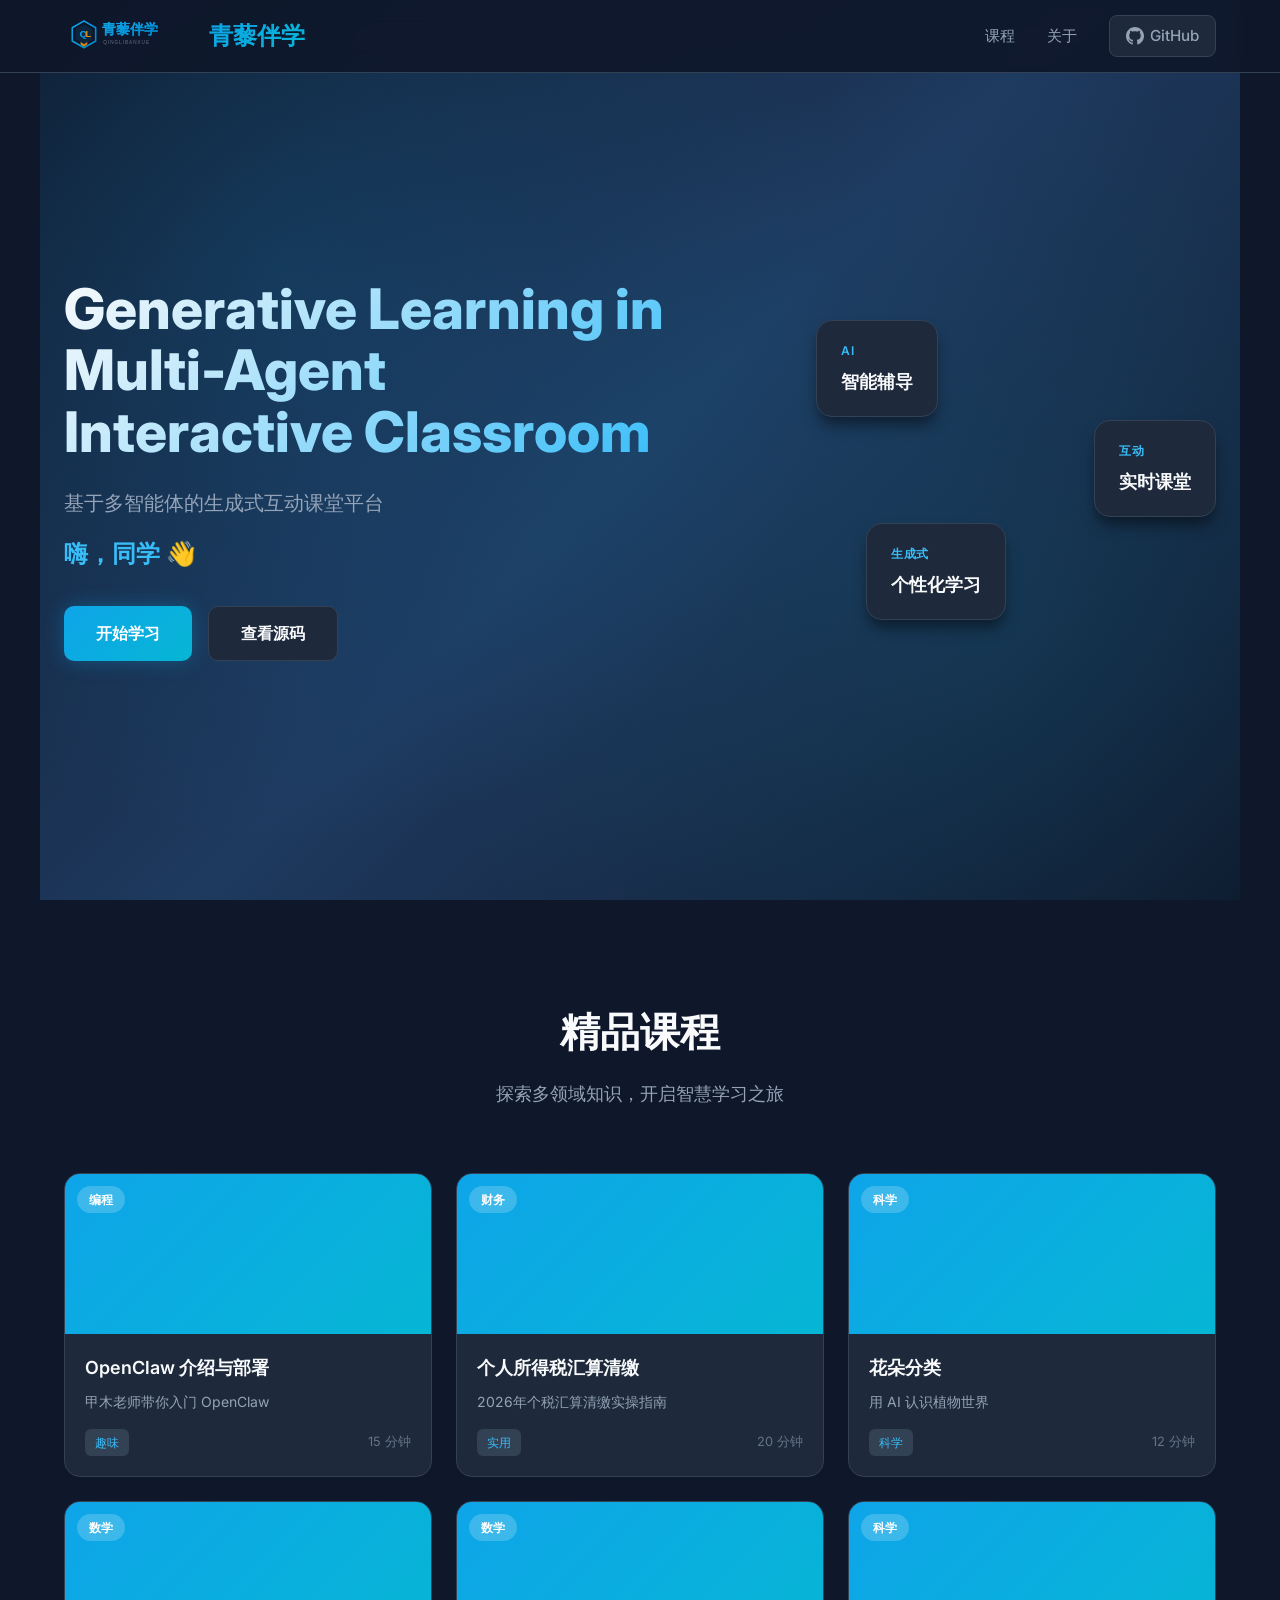
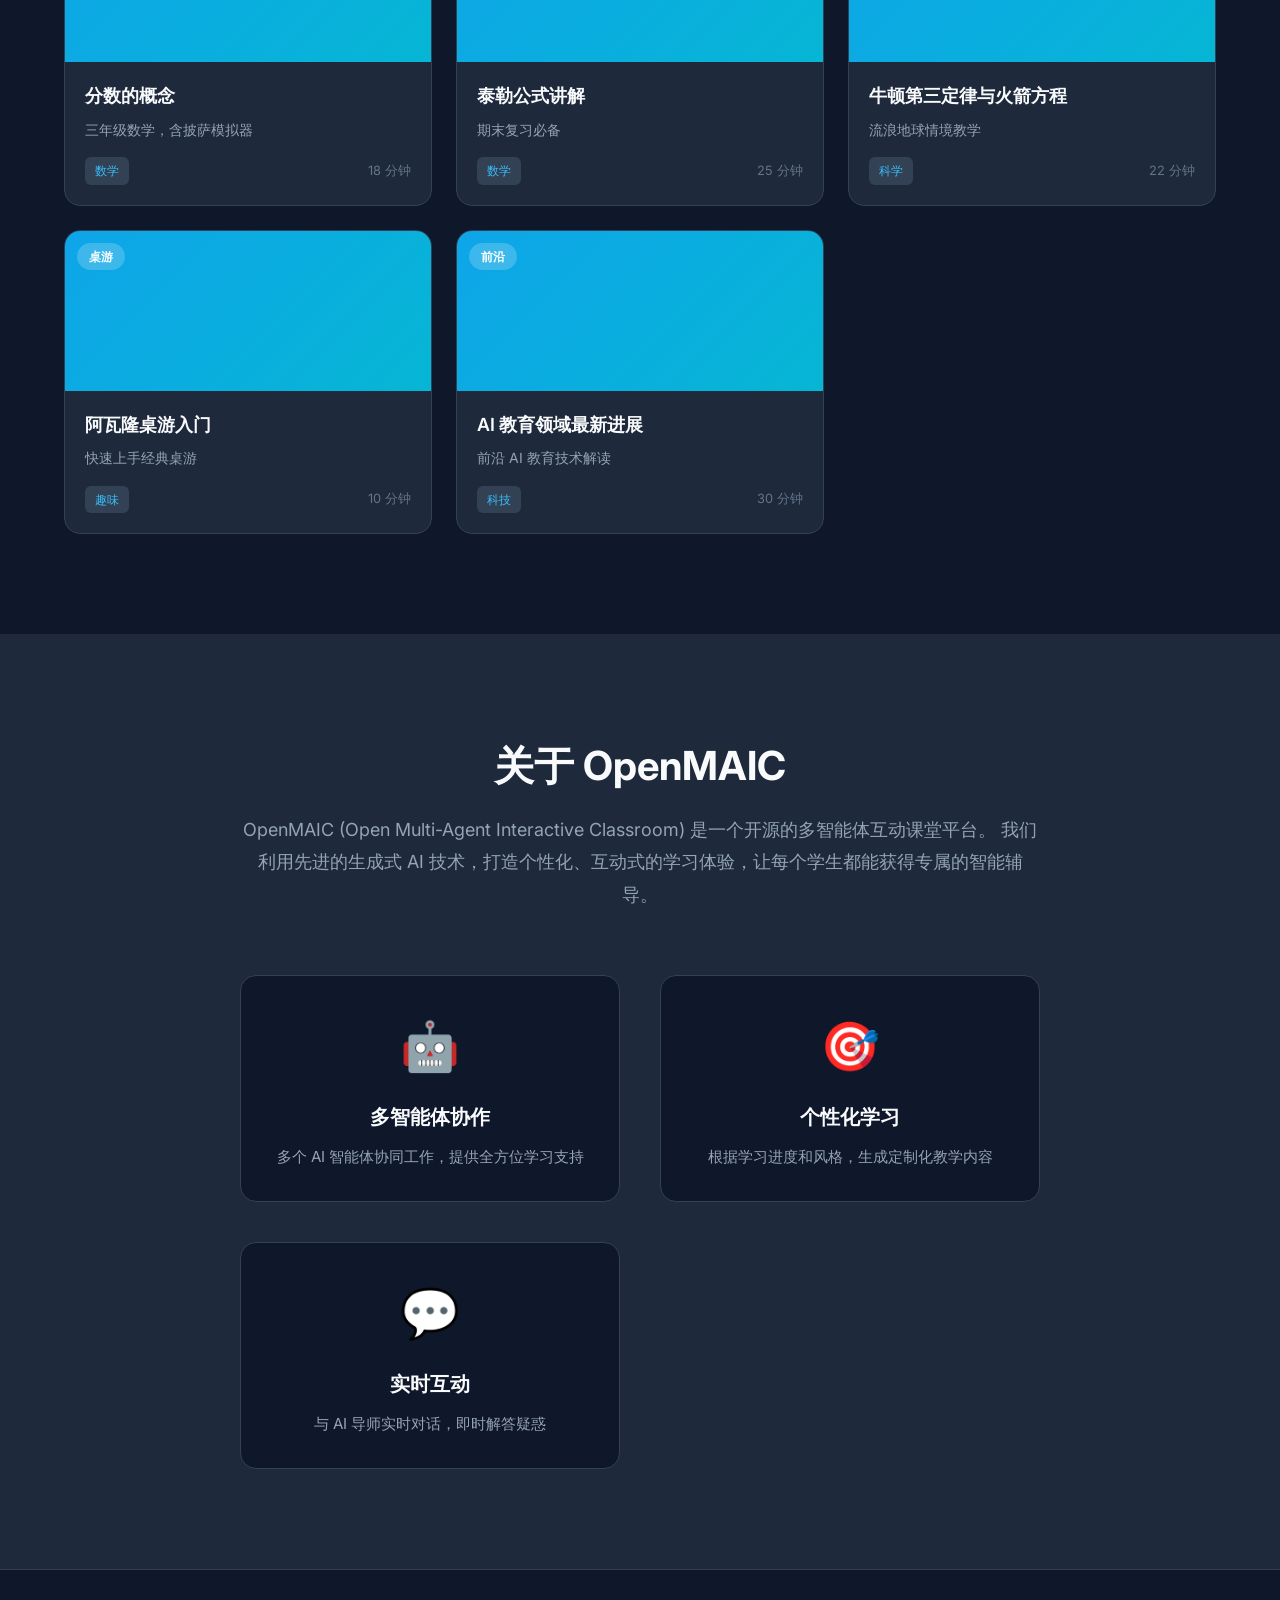
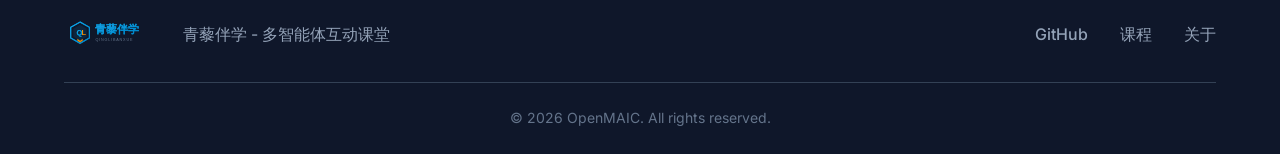
==== index.html @ bb87ba7c "Add files via upload" ====
<!DOCTYPE html>
<html lang="zh-CN">
<head>
    <meta charset="UTF-8">
    <meta name="viewport" content="width=device-width, initial-scale=1.0">
    <title>OpenMAIC - 多智能体互动课堂</title>
    <link rel="stylesheet" href="styles.css">
    <link rel="preconnect" href="https://fonts.googleapis.com">
    <link href="https://fonts.googleapis.com/css2?family=Inter:wght@300;400;500;600;700&display=swap" rel="stylesheet">
</head>
<body>
    <!-- 顶部导航栏 -->
    <header class="header">
        <div class="header-container">
            <div class="logo">
                <img src="assets/logo.svg" alt="OpenMAIC Logo" class="logo-img">
                <span class="logo-text">青藜伴学</span>
            </div>
            <nav class="nav">
                <a href="#courses" class="nav-link">课程</a>
                <a href="#about" class="nav-link">关于</a>
                <a href="https://github.com/THU-MAIC/OpenMAIC" target="_blank" class="nav-link github-link">
                    <svg class="github-icon" viewBox="0 0 24 24" fill="currentColor">
                        <path d="M12 0c-6.626 0-12 5.373-12 12 0 5.302 3.438 9.8 8.207 11.387.599.111.793-.261.793-.577v-2.234c-3.338.726-4.033-1.416-4.033-1.416-.546-1.387-1.333-1.756-1.333-1.756-1.089-.745.083-.729.083-.729 1.205.084 1.839 1.237 1.839 1.237 1.07 1.834 2.807 1.304 3.492.997.107-.775.418-1.305.762-1.604-2.665-.305-5.467-1.334-5.467-5.931 0-1.311.469-2.381 1.236-3.221-.124-.303-.535-1.524.117-3.176 0 0 1.008-.322 3.301 1.23.957-.266 1.983-.399 3.003-.404 1.02.005 2.047.138 3.006.404 2.291-1.552 3.297-1.23 3.297-1.23.653 1.653.242 2.874.118 3.176.77.84 1.235 1.911 1.235 3.221 0 4.609-2.807 5.624-5.479 5.921.43.372.823 1.102.823 2.222v3.293c0 .319.192.694.801.576 4.765-1.589 8.199-6.086 8.199-11.386 0-6.627-5.373-12-12-12z"/>
                    </svg>
                    GitHub
                </a>
            </nav>
            <button class="mobile-menu-btn" id="mobileMenuBtn">
                <span></span>
                <span></span>
                <span></span>
            </button>
        </div>
    </header>

    <!-- 移动端菜单 -->
    <div class="mobile-menu" id="mobileMenu">
        <a href="#courses" class="mobile-nav-link">课程</a>
        <a href="#about" class="mobile-nav-link">关于</a>
        <a href="https://github.com/THU-MAIC/OpenMAIC" target="_blank" class="mobile-nav-link">GitHub</a>
    </div>

    <!-- 主视觉区 -->
    <section class="hero">
        <div class="hero-bg"></div>
        <div class="hero-content">
            <h1 class="hero-title">Generative Learning in<br>Multi-Agent Interactive Classroom</h1>
            <p class="hero-subtitle">基于多智能体的生成式互动课堂平台</p>
            <p class="hero-greeting">嗨，同学 👋</p>
            <div class="hero-cta">
                <a href="#courses" class="btn btn-primary">开始学习</a>
                <a href="https://github.com/THU-MAIC/OpenMAIC" target="_blank" class="btn btn-secondary">查看源码</a>
            </div>
        </div>
        <div class="hero-visual">
            <div class="floating-card card-1">
                <span class="card-tag">AI</span>
                <span class="card-text">智能辅导</span>
            </div>
            <div class="floating-card card-2">
                <span class="card-tag">互动</span>
                <span class="card-text">实时课堂</span>
            </div>
            <div class="floating-card card-3">
                <span class="card-tag">生成式</span>
                <span class="card-text">个性化学习</span>
            </div>
        </div>
    </section>

    <!-- 课程展示区 -->
    <section class="courses" id="courses">
        <div class="container">
            <div class="section-header">
                <h2 class="section-title">精品课程</h2>
                <p class="section-subtitle">探索多领域知识，开启智慧学习之旅</p>
            </div>
            
            <div class="course-grid">
                <!-- 课程卡片 1 -->
                <div class="course-card" data-course="openclaw">
                    <div class="course-image">
                        <div class="course-badge">编程</div>
                        <div class="course-overlay">
                            <button class="play-btn">
                                <svg viewBox="0 0 24 24" fill="currentColor">
                                    <path d="M8 5v14l11-7z"/>
                                </svg>
                            </button>
                        </div>
                    </div>
                    <div class="course-content">
                        <h3 class="course-title">OpenClaw 介绍与部署</h3>
                        <p class="course-desc">甲木老师带你入门 OpenClaw</p>
                        <div class="course-meta">
                            <span class="course-tag">趣味</span>
                            <span class="course-duration">15 分钟</span>
                        </div>
                    </div>
                </div>

                <!-- 课程卡片 2 -->
                <div class="course-card" data-course="tax">
                    <div class="course-image">
                        <div class="course-badge">财务</div>
                        <div class="course-overlay">
                            <button class="play-btn">
                                <svg viewBox="0 0 24 24" fill="currentColor">
                                    <path d="M8 5v14l11-7z"/>
                                </svg>
                            </button>
                        </div>
                    </div>
                    <div class="course-content">
                        <h3 class="course-title">个人所得税汇算清缴</h3>
                        <p class="course-desc">2026年个税汇算清缴实操指南</p>
                        <div class="course-meta">
                            <span class="course-tag">实用</span>
                            <span class="course-duration">20 分钟</span>
                        </div>
                    </div>
                </div>

                <!-- 课程卡片 3 -->
                <div class="course-card" data-course="flowers">
                    <div class="course-image">
                        <div class="course-badge">科学</div>
                        <div class="course-overlay">
                            <button class="play-btn">
                                <svg viewBox="0 0 24 24" fill="currentColor">
                                    <path d="M8 5v14l11-7z"/>
                                </svg>
                            </button>
                        </div>
                    </div>
                    <div class="course-content">
                        <h3 class="course-title">花朵分类</h3>
                        <p class="course-desc">用 AI 认识植物世界</p>
                        <div class="course-meta">
                            <span class="course-tag">科学</span>
                            <span class="course-duration">12 分钟</span>
                        </div>
                    </div>
                </div>

                <!-- 课程卡片 4 -->
                <div class="course-card" data-course="fraction">
                    <div class="course-image">
                        <div class="course-badge">数学</div>
                        <div class="course-overlay">
                            <button class="play-btn">
                                <svg viewBox="0 0 24 24" fill="currentColor">
                                    <path d="M8 5v14l11-7z"/>
                                </svg>
                            </button>
                        </div>
                    </div>
                    <div class="course-content">
                        <h3 class="course-title">分数的概念</h3>
                        <p class="course-desc">三年级数学，含披萨模拟器</p>
                        <div class="course-meta">
                            <span class="course-tag">数学</span>
                            <span class="course-duration">18 分钟</span>
                        </div>
                    </div>
                </div>

                <!-- 课程卡片 5 -->
                <div class="course-card" data-course="taylor">
                    <div class="course-image">
                        <div class="course-badge">数学</div>
                        <div class="course-overlay">
                            <button class="play-btn">
                                <svg viewBox="0 0 24 24" fill="currentColor">
                                    <path d="M8 5v14l11-7z"/>
                                </svg>
                            </button>
                        </div>
                    </div>
                    <div class="course-content">
                        <h3 class="course-title">泰勒公式讲解</h3>
                        <p class="course-desc">期末复习必备</p>
                        <div class="course-meta">
                            <span class="course-tag">数学</span>
                            <span class="course-duration">25 分钟</span>
                        </div>
                    </div>
                </div>

                <!-- 课程卡片 6 -->
                <div class="course-card" data-course="rocket">
                    <div class="course-image">
                        <div class="course-badge">科学</div>
                        <div class="course-overlay">
                            <button class="play-btn">
                                <svg viewBox="0 0 24 24" fill="currentColor">
                                    <path d="M8 5v14l11-7z"/>
                                </svg>
                            </button>
                        </div>
                    </div>
                    <div class="course-content">
                        <h3 class="course-title">牛顿第三定律与火箭方程</h3>
                        <p class="course-desc">流浪地球情境教学</p>
                        <div class="course-meta">
                            <span class="course-tag">科学</span>
                            <span class="course-duration">22 分钟</span>
                        </div>
                    </div>
                </div>

                <!-- 课程卡片 7 -->
                <div class="course-card" data-course="avalon">
                    <div class="course-image">
                        <div class="course-badge">桌游</div>
                        <div class="course-overlay">
                            <button class="play-btn">
                                <svg viewBox="0 0 24 24" fill="currentColor">
                                    <path d="M8 5v14l11-7z"/>
                                </svg>
                            </button>
                        </div>
                    </div>
                    <div class="course-content">
                        <h3 class="course-title">阿瓦隆桌游入门</h3>
                        <p class="course-desc">快速上手经典桌游</p>
                        <div class="course-meta">
                            <span class="course-tag">趣味</span>
                            <span class="course-duration">10 分钟</span>
                        </div>
                    </div>
                </div>

                <!-- 课程卡片 8 -->
                <div class="course-card" data-course="ai-education">
                    <div class="course-image">
                        <div class="course-badge">前沿</div>
                        <div class="course-overlay">
                            <button class="play-btn">
                                <svg viewBox="0 0 24 24" fill="currentColor">
                                    <path d="M8 5v14l11-7z"/>
                                </svg>
                            </button>
                        </div>
                    </div>
                    <div class="course-content">
                        <h3 class="course-title">AI 教育领域最新进展</h3>
                        <p class="course-desc">前沿 AI 教育技术解读</p>
                        <div class="course-meta">
                            <span class="course-tag">科技</span>
                            <span class="course-duration">30 分钟</span>
                        </div>
                    </div>
                </div>
            </div>
        </div>
    </section>

    <!-- 视频播放器模态框 -->
    <div class="video-modal" id="videoModal">
        <div class="video-modal-content">
            <button class="video-close" id="videoClose">
                <svg viewBox="0 0 24 24" fill="currentColor">
                    <path d="M19 6.41L17.59 5 12 10.59 6.41 5 5 6.41 10.59 12 5 17.59 6.41 19 12 13.41 17.59 19 19 17.59 13.41 12z"/>
                </svg>
            </button>
            <div class="video-container">
                <video id="mainVideo" class="video-player">
                    <source src="" type="video/mp4">
                    您的浏览器不支持视频播放。
                </video>
                <div class="video-controls">
                    <button class="control-btn play-pause" id="playPauseBtn">
                        <svg class="play-icon" viewBox="0 0 24 24" fill="currentColor">
                            <path d="M8 5v14l11-7z"/>
                        </svg>
                        <svg class="pause-icon" viewBox="0 0 24 24" fill="currentColor">
                            <path d="M6 19h4V5H6v14zm8-14v14h4V5h-4z"/>
                        </svg>
                    </button>
                    <div class="progress-container" id="progressContainer">
                        <div class="progress-bar" id="progressBar">
                            <div class="progress-fill" id="progressFill"></div>
                            <div class="progress-handle" id="progressHandle"></div>
                        </div>
                    </div>
                    <span class="time-display" id="timeDisplay">0:00 / 0:00</span>
                    <button class="control-btn fullscreen" id="fullscreenBtn">
                        <svg class="fullscreen-icon" viewBox="0 0 24 24" fill="currentColor">
                            <path d="M7 14H5v5h5v-2H7v-3zm-2-4h2V7h3V5H5v5zm12 7h-3v2h5v-5h-2v3zM14 5v2h3v3h2V5h-5z"/>
                        </svg>
                        <svg class="exit-fullscreen-icon" viewBox="0 0 24 24" fill="currentColor">
                            <path d="M5 16h3v3h2v-5H5v2zm3-8H5v2h5V5H8v3zm6 11h2v-3h3v-2h-5v5zm2-11V5h-2v5h5V8h-3z"/>
                        </svg>
                    </button>
                </div>
            </div>
        </div>
    </div>

    <!-- 关于区域 -->
    <section class="about" id="about">
        <div class="container">
            <div class="about-content">
                <h2 class="section-title">关于 OpenMAIC</h2>
                <p class="about-text">
                    OpenMAIC (Open Multi-Agent Interactive Classroom) 是一个开源的多智能体互动课堂平台。
                    我们利用先进的生成式 AI 技术，打造个性化、互动式的学习体验，让每个学生都能获得专属的智能辅导。
                </p>
                <div class="about-features">
                    <div class="feature">
                        <div class="feature-icon">🤖</div>
                        <h4>多智能体协作</h4>
                        <p>多个 AI 智能体协同工作，提供全方位学习支持</p>
                    </div>
                    <div class="feature">
                        <div class="feature-icon">🎯</div>
                        <h4>个性化学习</h4>
                        <p>根据学习进度和风格，生成定制化教学内容</p>
                    </div>
                    <div class="feature">
                        <div class="feature-icon">💬</div>
                        <h4>实时互动</h4>
                        <p>与 AI 导师实时对话，即时解答疑惑</p>
                    </div>
                </div>
            </div>
        </div>
    </section>

    <!-- 页脚 -->
    <footer class="footer">
        <div class="container">
            <div class="footer-content">
                <div class="footer-brand">
                    <img src="assets/logo.svg" alt="OpenMAIC" class="footer-logo">
                    <span>青藜伴学 - 多智能体互动课堂</span>
                </div>
                <div class="footer-links">
                    <a href="https://github.com/THU-MAIC/OpenMAIC" target="_blank">GitHub</a>
                    <a href="#courses">课程</a>
                    <a href="#about">关于</a>
                </div>
            </div>
            <div class="footer-bottom">
                <p>© 2026 OpenMAIC. All rights reserved.</p>
            </div>
        </div>
    </footer>

    <script src="script.js"></script>
</body>
</html>
---- styles.css ----
/* OpenMAIC - Tech Blue Enterprise Theme */
/* CSS Variables */
:root {
    --primary: #0ea5e9;
    --primary-dark: #0284c7;
    --primary-light: #38bdf8;
    --secondary: #1e293b;
    --accent: #06b6d4;
    --background: #0f172a;
    --surface: #1e293b;
    --surface-light: #334155;
    --text-primary: #f8fafc;
    --text-secondary: #94a3b8;
    --text-muted: #64748b;
    --border: #334155;
    --success: #10b981;
    --warning: #f59e0b;
    --error: #ef4444;
    --gradient-primary: linear-gradient(135deg, #0ea5e9 0%, #06b6d4 100%);
    --gradient-hero: linear-gradient(135deg, #0f172a 0%, #1e3a5f 50%, #0f172a 100%);
    --shadow-sm: 0 1px 2px rgba(0, 0, 0, 0.3);
    --shadow: 0 4px 6px -1px rgba(0, 0, 0, 0.4);
    --shadow-lg: 0 10px 15px -3px rgba(0, 0, 0, 0.5);
    --shadow-glow: 0 0 20px rgba(14, 165, 233, 0.3);
}

/* Reset & Base */
*, *::before, *::after {
    box-sizing: border-box;
    margin: 0;
    padding: 0;
}

html {
    scroll-behavior: smooth;
}

body {
    font-family: 'Inter', -apple-system, BlinkMacSystemFont, 'Segoe UI', Roboto, 'Helvetica Neue', Arial, sans-serif;
    background-color: var(--background);
    color: var(--text-primary);
    line-height: 1.6;
    -webkit-font-smoothing: antialiased;
    -moz-osx-font-smoothing: grayscale;
}

/* Container */
.container {
    max-width: 1200px;
    margin: 0 auto;
    padding: 0 24px;
}

/* Header */
.header {
    position: fixed;
    top: 0;
    left: 0;
    right: 0;
    z-index: 1000;
    background: rgba(15, 23, 42, 0.9);
    backdrop-filter: blur(12px);
    border-bottom: 1px solid var(--border);
}

.header-container {
    max-width: 1200px;
    margin: 0 auto;
    padding: 0 24px;
    height: 72px;
    display: flex;
    align-items: center;
    justify-content: space-between;
}

.logo {
    display: flex;
    align-items: center;
    gap: 12px;
}

.logo-img {
    height: 40px;
    width: auto;
    object-fit: contain;
}

.logo-text {
    font-size: 1.5rem;
    font-weight: 700;
    background: var(--gradient-primary);
    -webkit-background-clip: text;
    -webkit-text-fill-color: transparent;
    background-clip: text;
}

/* Navigation */
.nav {
    display: flex;
    align-items: center;
    gap: 32px;
}

.nav-link {
    color: var(--text-secondary);
    text-decoration: none;
    font-weight: 500;
    font-size: 0.95rem;
    transition: all 0.3s ease;
    display: flex;
    align-items: center;
    gap: 6px;
}

.nav-link:hover {
    color: var(--primary-light);
}

.github-link {
    padding: 8px 16px;
    background: var(--surface);
    border-radius: 8px;
    border: 1px solid var(--border);
}

.github-link:hover {
    background: var(--surface-light);
    border-color: var(--primary);
}

.github-icon {
    width: 18px;
    height: 18px;
}

/* Mobile Menu Button */
.mobile-menu-btn {
    display: none;
    flex-direction: column;
    gap: 5px;
    background: none;
    border: none;
    cursor: pointer;
    padding: 8px;
}

.mobile-menu-btn span {
    display: block;
    width: 24px;
    height: 2px;
    background: var(--text-primary);
    transition: all 0.3s ease;
}

/* Mobile Menu */
.mobile-menu {
    display: none;
    position: fixed;
    top: 72px;
    left: 0;
    right: 0;
    background: var(--surface);
    border-bottom: 1px solid var(--border);
    padding: 16px 24px;
    flex-direction: column;
    gap: 16px;
    z-index: 999;
}

.mobile-menu.active {
    display: flex;
}

.mobile-nav-link {
    color: var(--text-primary);
    text-decoration: none;
    font-weight: 500;
    padding: 12px 0;
    border-bottom: 1px solid var(--border);
}

/* Hero Section */
.hero {
    min-height: 100vh;
    display: flex;
    align-items: center;
    justify-content: space-between;
    padding: 120px 24px 80px;
    max-width: 1200px;
    margin: 0 auto;
    position: relative;
    overflow: hidden;
}

.hero-bg {
    position: absolute;
    top: 0;
    left: 0;
    right: 0;
    bottom: 0;
    background: var(--gradient-hero);
    z-index: -1;
}

.hero-bg::before {
    content: '';
    position: absolute;
    top: 0;
    left: 0;
    right: 0;
    bottom: 0;
    background-image: 
        radial-gradient(circle at 20% 30%, rgba(14, 165, 233, 0.15) 0%, transparent 50%),
        radial-gradient(circle at 80% 70%, rgba(6, 182, 212, 0.1) 0%, transparent 50%);
}

.hero-content {
    flex: 1;
    max-width: 600px;
}

.hero-title {
    font-size: 3.5rem;
    font-weight: 800;
    line-height: 1.1;
    margin-bottom: 24px;
    background: linear-gradient(135deg, var(--text-primary) 0%, var(--primary-light) 100%);
    -webkit-background-clip: text;
    -webkit-text-fill-color: transparent;
    background-clip: text;
}

.hero-subtitle {
    font-size: 1.25rem;
    color: var(--text-secondary);
    margin-bottom: 16px;
}

.hero-greeting {
    font-size: 1.5rem;
    color: var(--primary-light);
    font-weight: 600;
    margin-bottom: 32px;
}

.hero-cta {
    display: flex;
    gap: 16px;
    flex-wrap: wrap;
}

/* Buttons */
.btn {
    display: inline-flex;
    align-items: center;
    justify-content: center;
    padding: 14px 32px;
    font-size: 1rem;
    font-weight: 600;
    text-decoration: none;
    border-radius: 10px;
    transition: all 0.3s ease;
    cursor: pointer;
    border: none;
}

.btn-primary {
    background: var(--gradient-primary);
    color: white;
    box-shadow: var(--shadow-glow);
}

.btn-primary:hover {
    transform: translateY(-2px);
    box-shadow: 0 0 30px rgba(14, 165, 233, 0.5);
}

.btn-secondary {
    background: var(--surface);
    color: var(--text-primary);
    border: 1px solid var(--border);
}

.btn-secondary:hover {
    background: var(--surface-light);
    border-color: var(--primary);
}

/* Hero Visual */
.hero-visual {
    position: relative;
    width: 400px;
    height: 400px;
}

.floating-card {
    position: absolute;
    background: var(--surface);
    border: 1px solid var(--border);
    border-radius: 16px;
    padding: 20px 24px;
    display: flex;
    flex-direction: column;
    gap: 8px;
    box-shadow: var(--shadow-lg);
    animation: float 6s ease-in-out infinite;
}

.card-1 {
    top: 50px;
    left: 0;
    animation-delay: 0s;
}

.card-2 {
    top: 150px;
    right: 0;
    animation-delay: 2s;
}

.card-3 {
    bottom: 50px;
    left: 50px;
    animation-delay: 4s;
}

.card-tag {
    font-size: 0.75rem;
    font-weight: 600;
    color: var(--primary-light);
    text-transform: uppercase;
    letter-spacing: 0.5px;
}

.card-text {
    font-size: 1.1rem;
    font-weight: 600;
    color: var(--text-primary);
}

@keyframes float {
    0%, 100% { transform: translateY(0); }
    50% { transform: translateY(-20px); }
}

/* Courses Section */
.courses {
    padding: 100px 0;
    background: var(--background);
}

.section-header {
    text-align: center;
    margin-bottom: 64px;
}

.section-title {
    font-size: 2.5rem;
    font-weight: 700;
    margin-bottom: 16px;
    color: var(--text-primary);
}

.section-subtitle {
    font-size: 1.125rem;
    color: var(--text-secondary);
}

/* Course Grid */
.course-grid {
    display: grid;
    grid-template-columns: repeat(auto-fill, minmax(280px, 1fr));
    gap: 24px;
}

.course-card {
    background: var(--surface);
    border-radius: 16px;
    overflow: hidden;
    border: 1px solid var(--border);
    transition: all 0.3s ease;
    cursor: pointer;
}

.course-card:hover {
    transform: translateY(-4px);
    border-color: var(--primary);
    box-shadow: var(--shadow-glow);
}

.course-image {
    position: relative;
    height: 160px;
    background: var(--gradient-primary);
    display: flex;
    align-items: center;
    justify-content: center;
}

.course-badge {
    position: absolute;
    top: 12px;
    left: 12px;
    background: rgba(255, 255, 255, 0.2);
    backdrop-filter: blur(8px);
    color: white;
    padding: 4px 12px;
    border-radius: 20px;
    font-size: 0.75rem;
    font-weight: 600;
}

.course-overlay {
    position: absolute;
    inset: 0;
    background: rgba(0, 0, 0, 0.4);
    display: flex;
    align-items: center;
    justify-content: center;
    opacity: 0;
    transition: opacity 0.3s ease;
}

.course-card:hover .course-overlay {
    opacity: 1;
}

.play-btn {
    width: 56px;
    height: 56px;
    background: rgba(255, 255, 255, 0.95);
    border: none;
    border-radius: 50%;
    display: flex;
    align-items: center;
    justify-content: center;
    cursor: pointer;
    transition: all 0.3s ease;
    color: var(--primary-dark);
}

.play-btn:hover {
    transform: scale(1.1);
    background: white;
}

.play-btn svg {
    width: 24px;
    height: 24px;
    margin-left: 4px;
}

.course-content {
    padding: 20px;
}

.course-title {
    font-size: 1.125rem;
    font-weight: 600;
    margin-bottom: 8px;
    color: var(--text-primary);
}

.course-desc {
    font-size: 0.875rem;
    color: var(--text-secondary);
    margin-bottom: 16px;
}

.course-meta {
    display: flex;
    align-items: center;
    justify-content: space-between;
}

.course-tag {
    background: var(--surface-light);
    color: var(--primary-light);
    padding: 4px 10px;
    border-radius: 6px;
    font-size: 0.75rem;
    font-weight: 500;
}

.course-duration {
    font-size: 0.8rem;
    color: var(--text-muted);
}

/* Video Modal */
.video-modal {
    display: none;
    position: fixed;
    inset: 0;
    z-index: 2000;
    background: rgba(0, 0, 0, 0.95);
    align-items: center;
    justify-content: center;
    padding: 20px;
}

.video-modal.active {
    display: flex;
}

.video-modal-content {
    position: relative;
    width: 100%;
    max-width: 1000px;
    background: var(--surface);
    border-radius: 16px;
    overflow: hidden;
}

.video-close {
    position: absolute;
    top: 16px;
    right: 16px;
    width: 40px;
    height: 40px;
    background: rgba(0, 0, 0, 0.5);
    border: none;
    border-radius: 50%;
    display: flex;
    align-items: center;
    justify-content: center;
    cursor: pointer;
    color: white;
    z-index: 10;
    transition: all 0.3s ease;
}

.video-close:hover {
    background: rgba(255, 0, 0, 0.7);
    transform: rotate(90deg);
}

.video-close svg {
    width: 24px;
    height: 24px;
}

.video-container {
    position: relative;
    width: 100%;
    background: #000;
}

.video-player {
    width: 100%;
    height: auto;
    max-height: 70vh;
    display: block;
}

/* Video Controls */
.video-controls {
    display: flex;
    align-items: center;
    gap: 16px;
    padding: 16px 20px;
    background: linear-gradient(to top, rgba(0,0,0,0.9), rgba(0,0,0,0.6));
}

.control-btn {
    width: 40px;
    height: 40px;
    background: transparent;
    border: none;
    color: white;
    cursor: pointer;
    display: flex;
    align-items: center;
    justify-content: center;
    border-radius: 8px;
    transition: all 0.3s ease;
}

.control-btn:hover {
    background: rgba(255, 255, 255, 0.1);
}

.control-btn svg {
    width: 24px;
    height: 24px;
}

.play-pause .pause-icon,
.play-pause.playing .play-icon {
    display: none;
}

.play-pause.playing .pause-icon {
    display: block;
}

.fullscreen .exit-fullscreen-icon,
.fullscreen.active .fullscreen-icon {
    display: none;
}

.fullscreen.active .exit-fullscreen-icon {
    display: block;
}

/* Progress Bar */
.progress-container {
    flex: 1;
    height: 40px;
    display: flex;
    align-items: center;
    cursor: pointer;
}

.progress-bar {
    position: relative;
    width: 100%;
    height: 6px;
    background: rgba(255, 255, 255, 0.2);
    border-radius: 3px;
    overflow: visible;
}

.progress-fill {
    position: absolute;
    left: 0;
    top: 0;
    height: 100%;
    background: var(--gradient-primary);
    border-radius: 3px;
    width: 0%;
    transition: width 0.1s linear;
}

.progress-handle {
    position: absolute;
    top: 50%;
    transform: translate(-50%, -50%);
    width: 14px;
    height: 14px;
    background: white;
    border-radius: 50%;
    left: 0%;
    opacity: 0;
    transition: opacity 0.2s ease, transform 0.2s ease;
    box-shadow: 0 0 10px rgba(0, 0, 0, 0.5);
}

.progress-container:hover .progress-handle,
.progress-container.dragging .progress-handle {
    opacity: 1;
}

.progress-bar:hover {
    height: 8px;
}

.time-display {
    color: white;
    font-size: 0.875rem;
    font-variant-numeric: tabular-nums;
    min-width: 100px;
    text-align: center;
}

/* Fullscreen Mode */
.video-modal:fullscreen .video-modal-content {
    max-width: 100%;
    height: 100%;
    border-radius: 0;
}

.video-modal:fullscreen .video-player {
    max-height: calc(100vh - 80px);
    height: calc(100vh - 80px);
}

/* About Section */
.about {
    padding: 100px 0;
    background: var(--surface);
}

.about-content {
    max-width: 800px;
    margin: 0 auto;
    text-align: center;
}

.about-text {
    font-size: 1.125rem;
    color: var(--text-secondary);
    margin-bottom: 64px;
    line-height: 1.8;
}

.about-features {
    display: grid;
    grid-template-columns: repeat(auto-fit, minmax(250px, 1fr));
    gap: 40px;
}

.feature {
    padding: 32px;
    background: var(--background);
    border-radius: 16px;
    border: 1px solid var(--border);
    transition: all 0.3s ease;
}

.feature:hover {
    border-color: var(--primary);
    transform: translateY(-4px);
}

.feature-icon {
    font-size: 3rem;
    margin-bottom: 16px;
}

.feature h4 {
    font-size: 1.25rem;
    font-weight: 600;
    margin-bottom: 12px;
    color: var(--text-primary);
}

.feature p {
    color: var(--text-secondary);
    font-size: 0.95rem;
}

/* Footer */
.footer {
    background: var(--background);
    border-top: 1px solid var(--border);
    padding: 48px 0 24px;
}

.footer-content {
    display: flex;
    justify-content: space-between;
    align-items: center;
    flex-wrap: wrap;
    gap: 24px;
    margin-bottom: 32px;
}

.footer-brand {
    display: flex;
    align-items: center;
    gap: 12px;
    color: var(--text-secondary);
}

.footer-logo {
    height: 32px;
    width: auto;
}

.footer-links {
    display: flex;
    gap: 32px;
}

.footer-links a {
    color: var(--text-secondary);
    text-decoration: none;
    font-weight: 500;
    transition: color 0.3s ease;
}

.footer-links a:hover {
    color: var(--primary-light);
}

.footer-bottom {
    text-align: center;
    padding-top: 24px;
    border-top: 1px solid var(--border);
    color: var(--text-muted);
    font-size: 0.875rem;
}

/* Responsive Design */
@media (max-width: 1024px) {
    .hero {
        flex-direction: column;
        text-align: center;
        padding-top: 100px;
    }
    
    .hero-content {
        max-width: 100%;
    }
    
    .hero-visual {
        width: 300px;
        height: 300px;
        margin-top: 48px;
    }
    
    .hero-title {
        font-size: 2.5rem;
    }
    
    .hero-cta {
        justify-content: center;
    }
}

@media (max-width: 768px) {
    .nav {
        display: none;
    }
    
    .mobile-menu-btn {
        display: flex;
    }
    
    .hero-title {
        font-size: 2rem;
    }
    
    .hero-subtitle {
        font-size: 1rem;
    }
    
    .hero-visual {
        width: 250px;
        height: 250px;
    }
    
    .floating-card {
        padding: 16px 20px;
    }
    
    .card-text {
        font-size: 0.9rem;
    }
    
    .course-grid {
        grid-template-columns: 1fr;
    }
    
    .video-controls {
        padding: 12px 16px;
        gap: 12px;
    }
    
    .control-btn {
        width: 36px;
        height: 36px;
    }
    
    .time-display {
        font-size: 0.75rem;
        min-width: 80px;
    }
    
    .about-features {
        grid-template-columns: 1fr;
    }
    
    .footer-content {
        flex-direction: column;
        text-align: center;
    }
}

@media (max-width: 480px) {
    .header-container {
        height: 64px;
    }
    
    .logo-img {
        height: 32px;
    }
    
    .logo-text {
        font-size: 1.25rem;
    }
    
    .hero {
        padding: 80px 16px 60px;
    }
    
    .hero-title {
        font-size: 1.75rem;
    }
    
    .btn {
        padding: 12px 24px;
        font-size: 0.9rem;
    }
    
    .container {
        padding: 0 16px;
    }
    
    .section-title {
        font-size: 1.75rem;
    }
}

/* Animations */
@keyframes fadeIn {
    from { opacity: 0; transform: translateY(20px); }
    to { opacity: 1; transform: translateY(0); }
}

.course-card {
    animation: fadeIn 0.6s ease forwards;
}

.course-card:nth-child(1) { animation-delay: 0.1s; }
.course-card:nth-child(2) { animation-delay: 0.2s; }
.course-card:nth-child(3) { animation-delay: 0.3s; }
.course-card:nth-child(4) { animation-delay: 0.4s; }
.course-card:nth-child(5) { animation-delay: 0.5s; }
.course-card:nth-child(6) { animation-delay: 0.6s; }
.course-card:nth-child(7) { animation-delay: 0.7s; }
.course-card:nth-child(8) { animation-delay: 0.8s; }
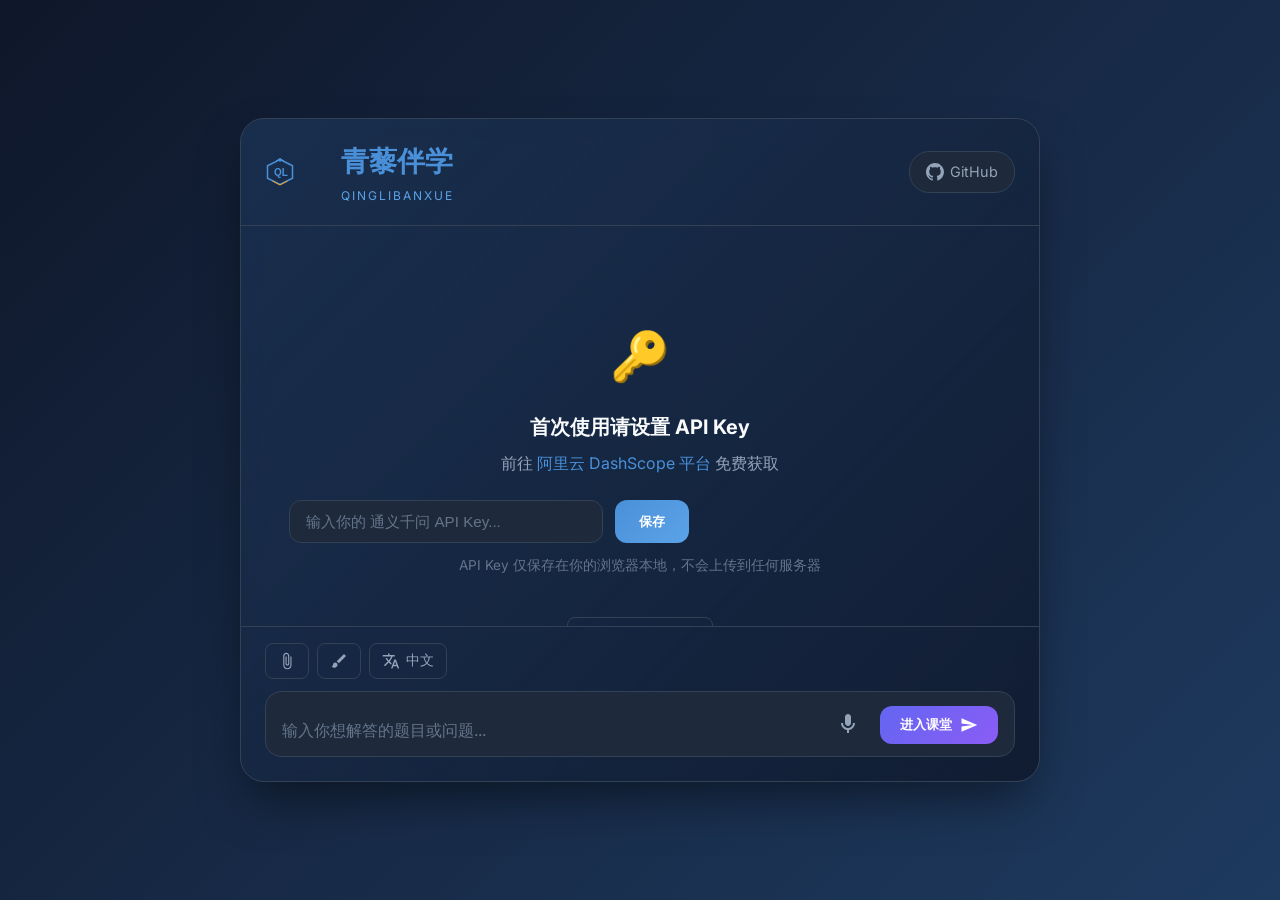
==== commit 62becdb4: "切换到通义千问API - 支持高中题目解题" ====
--- a/index.html
+++ b/index.html
@@ -3,352 +3,430 @@
 <head>
     <meta charset="UTF-8">
     <meta name="viewport" content="width=device-width, initial-scale=1.0">
-    <title>OpenMAIC - 多智能体互动课堂</title>
+    <title>青藜伴学 - AI智能学习助手</title>
     <link rel="stylesheet" href="styles.css">
     <link rel="preconnect" href="https://fonts.googleapis.com">
     <link href="https://fonts.googleapis.com/css2?family=Inter:wght@300;400;500;600;700&display=swap" rel="stylesheet">
 </head>
 <body>
-    <!-- 顶部导航栏 -->
-    <header class="header">
-        <div class="header-container">
-            <div class="logo">
-                <img src="assets/logo.svg" alt="OpenMAIC Logo" class="logo-img">
-                <span class="logo-text">青藜伴学</span>
-            </div>
-            <nav class="nav">
-                <a href="#courses" class="nav-link">课程</a>
-                <a href="#about" class="nav-link">关于</a>
-                <a href="https://github.com/THU-MAIC/OpenMAIC" target="_blank" class="nav-link github-link">
-                    <svg class="github-icon" viewBox="0 0 24 24" fill="currentColor">
-                        <path d="M12 0c-6.626 0-12 5.373-12 12 0 5.302 3.438 9.8 8.207 11.387.599.111.793-.261.793-.577v-2.234c-3.338.726-4.033-1.416-4.033-1.416-.546-1.387-1.333-1.756-1.333-1.756-1.089-.745.083-.729.083-.729 1.205.084 1.839 1.237 1.839 1.237 1.07 1.834 2.807 1.304 3.492.997.107-.775.418-1.305.762-1.604-2.665-.305-5.467-1.334-5.467-5.931 0-1.311.469-2.381 1.236-3.221-.124-.303-.535-1.524.117-3.176 0 0 1.008-.322 3.301 1.23.957-.266 1.983-.399 3.003-.404 1.02.005 2.047.138 3.006.404 2.291-1.552 3.297-1.23 3.297-1.23.653 1.653.242 2.874.118 3.176.77.84 1.235 1.911 1.235 3.221 0 4.609-2.807 5.624-5.479 5.921.43.372.823 1.102.823 2.222v3.293c0 .319.192.694.801.576 4.765-1.589 8.199-6.086 8.199-11.386 0-6.627-5.373-12-12-12z"/>
-                    </svg>
-                    GitHub
-                </a>
-            </nav>
-            <button class="mobile-menu-btn" id="mobileMenuBtn">
-                <span></span>
-                <span></span>
-                <span></span>
-            </button>
-        </div>
-    </header>
-
-    <!-- 移动端菜单 -->
-    <div class="mobile-menu" id="mobileMenu">
-        <a href="#courses" class="mobile-nav-link">课程</a>
-        <a href="#about" class="mobile-nav-link">关于</a>
-        <a href="https://github.com/THU-MAIC/OpenMAIC" target="_blank" class="mobile-nav-link">GitHub</a>
-    </div>
-
-    <!-- 主视觉区 -->
-    <section class="hero">
-        <div class="hero-bg"></div>
-        <div class="hero-content">
-            <h1 class="hero-title">Generative Learning in<br>Multi-Agent Interactive Classroom</h1>
-            <p class="hero-subtitle">基于多智能体的生成式互动课堂平台</p>
-            <p class="hero-greeting">嗨，同学 👋</p>
-            <div class="hero-cta">
-                <a href="#courses" class="btn btn-primary">开始学习</a>
-                <a href="https://github.com/THU-MAIC/OpenMAIC" target="_blank" class="btn btn-secondary">查看源码</a>
-            </div>
-        </div>
-        <div class="hero-visual">
-            <div class="floating-card card-1">
-                <span class="card-tag">AI</span>
-                <span class="card-text">智能辅导</span>
-            </div>
-            <div class="floating-card card-2">
-                <span class="card-tag">互动</span>
-                <span class="card-text">实时课堂</span>
-            </div>
-            <div class="floating-card card-3">
-                <span class="card-tag">生成式</span>
-                <span class="card-text">个性化学习</span>
-            </div>
-        </div>
-    </section>
-
-    <!-- 课程展示区 -->
-    <section class="courses" id="courses">
-        <div class="container">
-            <div class="section-header">
-                <h2 class="section-title">精品课程</h2>
-                <p class="section-subtitle">探索多领域知识，开启智慧学习之旅</p>
-            </div>
-            
-            <div class="course-grid">
-                <!-- 课程卡片 1 -->
-                <div class="course-card" data-course="openclaw">
-                    <div class="course-image">
-                        <div class="course-badge">编程</div>
-                        <div class="course-overlay">
-                            <button class="play-btn">
-                                <svg viewBox="0 0 24 24" fill="currentColor">
-                                    <path d="M8 5v14l11-7z"/>
-                                </svg>
+    <div class="page-wrapper">
+        <!-- AI学习助手 -->
+        <section class="ai-assistant" id="ai-assistant">
+            <div class="container">
+                <div class="chat-container">
+                    <!-- 顶部标题 -->
+                    <div class="chat-header">
+                        <div class="logo-section">
+                            <!-- 青藜伴学 Logo -->
+                            <svg class="logo-icon qingli-logo" viewBox="0 0 120 60" fill="none">
+                                <!-- 六边形外框 -->
+                                <path d="M30 5 L55 17.5 L55 42.5 L30 55 L5 42.5 L5 17.5 Z" stroke="#4A90D9" stroke-width="3" fill="none"/>
+                                <!-- 内部QL字样 -->
+                                <text x="18" y="38" font-family="Arial, sans-serif" font-size="20" font-weight="bold" fill="#4A90D9">QL</text>
+                                <!-- 毕业帽装饰 -->
+                                <path d="M22 8 L30 3 L38 8" stroke="#4A90D9" stroke-width="2" fill="none"/>
+                                <rect x="28" y="3" width="4" height="6" fill="#4A90D9"/>
+                                <!-- 底部黄色装饰 -->
+                                <path d="M15 48 L30 56 L45 48" stroke="#F5A623" stroke-width="2" fill="none"/>
+                            </svg>
+                            <div class="logo-text-section">
+                                <h2 class="chat-title">青藜伴学</h2>
+                                <span class="logo-subtitle">QINGLIBANXUE</span>
+                            </div>
+                        </div>
+                        <a href="https://github.com/THU-MAIC/OpenMAIC" target="_blank" class="github-star">
+                            <svg viewBox="0 0 24 24" fill="currentColor"><path d="M12 0c-6.626 0-12 5.373-12 12 0 5.302 3.438 9.8 8.207 11.387.599.111.793-.261.793-.577v-2.234c-3.338.726-4.033-1.416-4.033-1.416-.546-1.387-1.333-1.756-1.333-1.756-1.089-.745.083-.729.083-.729 1.205.084 1.839 1.237 1.839 1.237 1.07 1.834 2.807 1.304 3.492.997.107-.775.418-1.305.762-1.604-2.665-.305-5.467-1.334-5.467-5.931 0-1.311.469-2.381 1.236-3.221-.124-.303-.535-1.524.117-3.176 0 0 1.008-.322 3.301 1.23.957-.266 1.983-.399 3.003-.404 1.02.005 2.047.138 3.006.404 2.291-1.552 3.297-1.23 3.297-1.23.653 1.653.242 2.874.118 3.176.77.84 1.235 1.911 1.235 3.221 0 4.609-2.807 5.624-5.479 5.921.43.372.823 1.102.823 2.222v3.293c0 .319.192.694.801.576 4.765-1.589 8.199-6.086 8.199-11.386 0-6.627-5.373-12-12-12z"/></svg>
+                            GitHub
+                        </a>
+                    </div>
+
+                    <!-- 对话区域 -->
+                    <div class="chat-messages" id="chatMessages">
+                        <!-- API Key 设置提示 -->
+                        <div class="api-key-setup" id="apiKeySetup">
+                            <div class="setup-icon">🔑</div>
+                            <h3>首次使用请设置 API Key</h3>
+                            <p>前往 <a href="https://dashscope.console.aliyun.com/" target="_blank">阿里云 DashScope 平台</a> 免费获取</p>
+                            <div class="api-key-input-group">
+                                <input type="password" id="apiKeyInput" placeholder="输入你的 通义千问 API Key..." />
+                                <button id="saveApiKeyBtn" class="save-key-btn">保存</button>
+                            </div>
+                            <p class="setup-hint">API Key 仅保存在你的浏览器本地，不会上传到任何服务器</p>
+                            <a href="#" onclick="clearCache(); return false;" class="clear-cache-link">↻ 清除缓存重新加载</a>
+                        </div>
+
+                        <div class="message-group" style="display: none;" id="messageGroup">
+                            <div class="user-profile">
+                                <div class="avatar"><img src="assets/avatar-user.png" alt="用户" onerror="this.src='data:image/svg+xml,<svg xmlns=%22http://www.w3.org/2000/svg%22 viewBox=%220 0 100 100%22><circle cx=%2250%22 cy=%2250%22 r=%2250%22 fill=%22%234A90D9%22/><text x=%2250%22 y=%2255%22 text-anchor=%22middle%22 fill=%22white%22 font-size=%2230%22>👤</text></svg>'"></div>
+                                <span class="username">嗨，同学</span>
+                            </div>
+                            <div class="ai-avatars">
+                                <div class="ai-avatar"><span class="ai-avatar-fallback">👨‍🏫</span></div>
+                                <div class="ai-avatar"><span class="ai-avatar-fallback">👩‍🏫</span></div>
+                                <button class="ai-switch-btn" title="切换AI导师">
+                                    <svg viewBox="0 0 24 24" fill="currentColor"><path d="M12 4V1L8 5l4 4V6c3.31 0 6 2.69 6 6 0 1.01-.25 1.97-.7 2.8l1.46 1.46C19.54 15.03 20 13.57 20 12c0-4.42-3.58-8-8-8zm0 14c-3.31 0-6-2.69-6-6 0-1.01.25-1.97.7-2.8L5.24 7.74C4.46 8.97 4 10.43 4 12c0 4.42 3.58 8 8 8v3l4-4-4-4v3z"/></svg>
+                                </button>
+                            </div>
+                        </div>
+                        
+                        <!-- 重置 API Key 按钮 -->
+                        <button id="resetApiKeyBtn" class="reset-key-btn" style="display: none;">🔑 重置通义千问 API Key</button>
+                        
+                        <div class="welcome-text">
+                            <p>输入你想学的任何内容，例如：</p>
+                            <div class="example-chips">
+                                <button class="example-chip" onclick="fillInput('从零学 Python，30 分钟写出第一个程序')">「从零学 Python，30 分钟写出第一个程序」</button>
+                                <button class="example-chip" onclick="fillInput('用白板给我讲解傅里叶变换')">「用白板给我讲解傅里叶变换」</button>
+                                <button class="example-chip" onclick="fillInput('阿瓦隆桌游怎么玩')">「阿瓦隆桌游怎么玩」</button>
+                            </div>
+                        </div>
+                    </div>
+
+                    <!-- 输入区域 -->
+                    <div class="chat-input-area">
+                        <div class="input-toolbar">
+                            <button class="tool-btn" title="上传附件">
+                                <svg viewBox="0 0 24 24" fill="currentColor"><path d="M16.5 6v11.5c0 2.21-1.79 4-4 4s-4-1.79-4-4V5a2.5 2.5 0 0 1 5 0v10.5c0 .55-.45 1-1 1s-1-.45-1-1V6H10v9.5a2.5 2.5 0 0 0 5 0V5c0-2.21-1.79-4-4-4S7 2.79 7 5v12.5c0 3.04 2.46 5.5 5.5 5.5s5.5-2.46 5.5-5.5V6h-1.5z"/></svg>
                             </button>
-                        </div>
-                    </div>
-                    <div class="course-content">
-                        <h3 class="course-title">OpenClaw 介绍与部署</h3>
-                        <p class="course-desc">甲木老师带你入门 OpenClaw</p>
-                        <div class="course-meta">
-                            <span class="course-tag">趣味</span>
-                            <span class="course-duration">15 分钟</span>
-                        </div>
-                    </div>
-                </div>
-
-                <!-- 课程卡片 2 -->
-                <div class="course-card" data-course="tax">
-                    <div class="course-image">
-                        <div class="course-badge">财务</div>
-                        <div class="course-overlay">
-                            <button class="play-btn">
-                                <svg viewBox="0 0 24 24" fill="currentColor">
-                                    <path d="M8 5v14l11-7z"/>
-                                </svg>
+                            <button class="tool-btn" title="画板">
+                                <svg viewBox="0 0 24 24" fill="currentColor"><path d="M7 14c-1.66 0-3 1.34-3 3 0 1.31-1.16 2-2 2 .92 1.22 2.49 2 4 2 2.21 0 4-1.79 4-4 0-1.66-1.34-3-3-3zm13.71-9.37l-1.34-1.34a.996.996 0 0 0-1.41 0L9 12.25 11.75 15l8.96-8.96a.996.996 0 0 0 0-1.41z"/></svg>
                             </button>
-                        </div>
-                    </div>
-                    <div class="course-content">
-                        <h3 class="course-title">个人所得税汇算清缴</h3>
-                        <p class="course-desc">2026年个税汇算清缴实操指南</p>
-                        <div class="course-meta">
-                            <span class="course-tag">实用</span>
-                            <span class="course-duration">20 分钟</span>
-                        </div>
-                    </div>
-                </div>
-
-                <!-- 课程卡片 3 -->
-                <div class="course-card" data-course="flowers">
-                    <div class="course-image">
-                        <div class="course-badge">科学</div>
-                        <div class="course-overlay">
-                            <button class="play-btn">
-                                <svg viewBox="0 0 24 24" fill="currentColor">
-                                    <path d="M8 5v14l11-7z"/>
-                                </svg>
+                            <button class="tool-btn language-btn" title="语言">
+                                <svg viewBox="0 0 24 24" fill="currentColor"><path d="M12.87 15.07l-2.54-2.51.03-.03c1.74-1.94 2.98-4.17 3.71-6.53H17V4h-7V2H8v2H1v1.99h11.17C11.5 7.92 10.44 9.75 9 11.35 8.07 10.32 7.3 9.19 6.69 8h-2c.73 1.63 1.73 3.17 2.98 4.56l-5.09 5.02L4 19l5-5 3.11 3.11.76-2.04zM18.5 10h-2L12 22h2l1.12-3h4.75L21 22h2l-4.5-12zm-2.62 7l1.62-4.33L19.12 17h-3.24z"/></svg>
+                                <span>中文</span>
                             </button>
                         </div>
-                    </div>
-                    <div class="course-content">
-                        <h3 class="course-title">花朵分类</h3>
-                        <p class="course-desc">用 AI 认识植物世界</p>
-                        <div class="course-meta">
-                            <span class="course-tag">科学</span>
-                            <span class="course-duration">12 分钟</span>
-                        </div>
-                    </div>
-                </div>
-
-                <!-- 课程卡片 4 -->
-                <div class="course-card" data-course="fraction">
-                    <div class="course-image">
-                        <div class="course-badge">数学</div>
-                        <div class="course-overlay">
-                            <button class="play-btn">
-                                <svg viewBox="0 0 24 24" fill="currentColor">
-                                    <path d="M8 5v14l11-7z"/>
-                                </svg>
+                        
+                        <div class="input-wrapper">
+                            <textarea 
+                                id="chatInput" 
+                                class="chat-input" 
+                                placeholder="输入你想解答的题目或问题..."
+                                rows="1"
+                            ></textarea>
+                            <button class="voice-btn" title="语音输入">
+                                <svg viewBox="0 0 24 24" fill="currentColor"><path d="M12 14c1.66 0 3-1.34 3-3V5c0-1.66-1.34-3-3-3S9 3.34 9 5v6c0 1.66 1.34 3 3 3z"/><path d="M17 11c0 2.76-2.24 5-5 5s-5-2.24-5-5H5c0 3.53 2.61 6.43 6 6.92V21h2v-3.08c3.39-.49 6-3.39 6-6.92h-2z"/></svg>
                             </button>
-                        </div>
-                    </div>
-                    <div class="course-content">
-                        <h3 class="course-title">分数的概念</h3>
-                        <p class="course-desc">三年级数学，含披萨模拟器</p>
-                        <div class="course-meta">
-                            <span class="course-tag">数学</span>
-                            <span class="course-duration">18 分钟</span>
-                        </div>
-                    </div>
-                </div>
-
-                <!-- 课程卡片 5 -->
-                <div class="course-card" data-course="taylor">
-                    <div class="course-image">
-                        <div class="course-badge">数学</div>
-                        <div class="course-overlay">
-                            <button class="play-btn">
-                                <svg viewBox="0 0 24 24" fill="currentColor">
-                                    <path d="M8 5v14l11-7z"/>
-                                </svg>
+                            <button class="send-btn" id="sendBtn" title="进入课堂">
+                                <span>进入课堂</span>
+                                <svg viewBox="0 0 24 24" fill="currentColor"><path d="M2.01 21L23 12 2.01 3 2 10l15 2-15 2z"/></svg>
                             </button>
-                        </div>
-                    </div>
-                    <div class="course-content">
-                        <h3 class="course-title">泰勒公式讲解</h3>
-                        <p class="course-desc">期末复习必备</p>
-                        <div class="course-meta">
-                            <span class="course-tag">数学</span>
-                            <span class="course-duration">25 分钟</span>
-                        </div>
-                    </div>
-                </div>
-
-                <!-- 课程卡片 6 -->
-                <div class="course-card" data-course="rocket">
-                    <div class="course-image">
-                        <div class="course-badge">科学</div>
-                        <div class="course-overlay">
-                            <button class="play-btn">
-                                <svg viewBox="0 0 24 24" fill="currentColor">
-                                    <path d="M8 5v14l11-7z"/>
-                                </svg>
-                            </button>
-                        </div>
-                    </div>
-                    <div class="course-content">
-                        <h3 class="course-title">牛顿第三定律与火箭方程</h3>
-                        <p class="course-desc">流浪地球情境教学</p>
-                        <div class="course-meta">
-                            <span class="course-tag">科学</span>
-                            <span class="course-duration">22 分钟</span>
-                        </div>
-                    </div>
-                </div>
-
-                <!-- 课程卡片 7 -->
-                <div class="course-card" data-course="avalon">
-                    <div class="course-image">
-                        <div class="course-badge">桌游</div>
-                        <div class="course-overlay">
-                            <button class="play-btn">
-                                <svg viewBox="0 0 24 24" fill="currentColor">
-                                    <path d="M8 5v14l11-7z"/>
-                                </svg>
-                            </button>
-                        </div>
-                    </div>
-                    <div class="course-content">
-                        <h3 class="course-title">阿瓦隆桌游入门</h3>
-                        <p class="course-desc">快速上手经典桌游</p>
-                        <div class="course-meta">
-                            <span class="course-tag">趣味</span>
-                            <span class="course-duration">10 分钟</span>
-                        </div>
-                    </div>
-                </div>
-
-                <!-- 课程卡片 8 -->
-                <div class="course-card" data-course="ai-education">
-                    <div class="course-image">
-                        <div class="course-badge">前沿</div>
-                        <div class="course-overlay">
-                            <button class="play-btn">
-                                <svg viewBox="0 0 24 24" fill="currentColor">
-                                    <path d="M8 5v14l11-7z"/>
-                                </svg>
-                            </button>
-                        </div>
-                    </div>
-                    <div class="course-content">
-                        <h3 class="course-title">AI 教育领域最新进展</h3>
-                        <p class="course-desc">前沿 AI 教育技术解读</p>
-                        <div class="course-meta">
-                            <span class="course-tag">科技</span>
-                            <span class="course-duration">30 分钟</span>
                         </div>
                     </div>
                 </div>
             </div>
-        </div>
-    </section>
-
-    <!-- 视频播放器模态框 -->
-    <div class="video-modal" id="videoModal">
-        <div class="video-modal-content">
-            <button class="video-close" id="videoClose">
-                <svg viewBox="0 0 24 24" fill="currentColor">
-                    <path d="M19 6.41L17.59 5 12 10.59 6.41 5 5 6.41 10.59 12 5 17.59 6.41 19 12 13.41 17.59 19 19 17.59 13.41 12z"/>
-                </svg>
-            </button>
-            <div class="video-container">
-                <video id="mainVideo" class="video-player">
-                    <source src="" type="video/mp4">
-                    您的浏览器不支持视频播放。
-                </video>
-                <div class="video-controls">
-                    <button class="control-btn play-pause" id="playPauseBtn">
-                        <svg class="play-icon" viewBox="0 0 24 24" fill="currentColor">
-                            <path d="M8 5v14l11-7z"/>
-                        </svg>
-                        <svg class="pause-icon" viewBox="0 0 24 24" fill="currentColor">
-                            <path d="M6 19h4V5H6v14zm8-14v14h4V5h-4z"/>
-                        </svg>
-                    </button>
-                    <div class="progress-container" id="progressContainer">
-                        <div class="progress-bar" id="progressBar">
-                            <div class="progress-fill" id="progressFill"></div>
-                            <div class="progress-handle" id="progressHandle"></div>
-                        </div>
+        </section>
+    </div>
+
+    <script>
+        // ===== 强制清除缓存（开发调试用，可删除）=====
+        // localStorage.removeItem('qwen_api_key');
+        // ============================================
+        
+        // 通义千问 API Configuration (inline for initial load)
+        const QWEN_CONFIG = {
+            apiKey: localStorage.getItem('qwen_api_key') || '',
+            baseUrl: 'https://dashscope.aliyuncs.com/api/v1',
+            model: 'qwen-max',
+            temperature: 0.7,
+            max_tokens: 4096
+        };
+
+        // Check if API key exists on load
+        document.addEventListener('DOMContentLoaded', function() {
+            const apiKeySetup = document.getElementById('apiKeySetup');
+            const messageGroup = document.getElementById('messageGroup');
+            const welcomeText = document.querySelector('.welcome-text');
+            const resetBtn = document.getElementById('resetApiKeyBtn');
+            
+            console.log('API Key exists:', !!QWEN_CONFIG.apiKey);
+            
+            if (QWEN_CONFIG.apiKey) {
+                apiKeySetup.style.display = 'none';
+                messageGroup.style.display = 'flex';
+                welcomeText.style.display = 'block';
+                if (resetBtn) resetBtn.style.display = 'block';
+            } else {
+                apiKeySetup.style.display = 'block';
+                messageGroup.style.display = 'none';
+                welcomeText.style.display = 'none';
+                if (resetBtn) resetBtn.style.display = 'none';
+            }
+        });
+
+        // Reset API Key
+        const resetBtn = document.getElementById('resetApiKeyBtn');
+        if (resetBtn) {
+            resetBtn.addEventListener('click', function() {
+                if (confirm('确定要清除 API Key 吗？清除后需要重新设置。')) {
+                    localStorage.removeItem('qwen_api_key');
+                    QWEN_CONFIG.apiKey = '';
+                    location.reload();
+                }
+            });
+        }
+
+        // Save API Key
+        document.getElementById('saveApiKeyBtn').addEventListener('click', function() {
+            const keyInput = document.getElementById('apiKeyInput');
+            const key = keyInput.value.trim();
+            
+            if (!key) {
+                alert('请输入 API Key');
+                return;
+            }
+            
+            if (!key.startsWith('sk-')) {
+                alert('API Key 格式不正确，应以 sk- 开头（阿里云DashScope格式）');
+                return;
+            }
+            
+            QWEN_CONFIG.apiKey = key;
+            localStorage.setItem('qwen_api_key', key);
+            
+            // Show success and switch to chat
+            document.getElementById('apiKeySetup').innerHTML = `
+                <div class="setup-icon" style="font-size: 48px;">✅</div>
+                <h3>设置成功！</h3>
+                <p>现在可以开始使用 通义千问 解析题目了</p>
+            `;
+            
+            setTimeout(() => {
+                document.getElementById('apiKeySetup').style.display = 'none';
+                document.getElementById('messageGroup').style.display = 'flex';
+                document.querySelector('.welcome-text').style.display = 'block';
+            }, 1500);
+        });
+
+        // Allow Enter key to save
+        document.getElementById('apiKeyInput').addEventListener('keypress', function(e) {
+            if (e.key === 'Enter') {
+                document.getElementById('saveApiKeyBtn').click();
+            }
+        });
+
+        window.setQwenApiKey = function(key) {
+            QWEN_CONFIG.apiKey = key;
+            localStorage.setItem('qwen_api_key', key);
+            console.log('通义千问 API Key 已设置');
+        };
+
+        // 清除缓存函数
+        window.clearCache = function() {
+            localStorage.removeItem('qwen_api_key');
+            alert('缓存已清除，页面将重新加载');
+            location.reload();
+        };
+
+        // AI Assistant - Chat Input Auto-resize
+        const chatInput = document.getElementById('chatInput');
+        if (chatInput) {
+            chatInput.addEventListener('input', function() {
+                this.style.height = 'auto';
+                this.style.height = Math.min(this.scrollHeight, 120) + 'px';
+            });
+            
+            chatInput.addEventListener('keydown', function(e) {
+                if (e.key === 'Enter' && !e.shiftKey) {
+                    e.preventDefault();
+                    sendMessage();
+                }
+            });
+        }
+        
+        // AI Assistant - Send Button
+        const sendBtn = document.getElementById('sendBtn');
+        if (sendBtn) {
+            sendBtn.addEventListener('click', sendMessage);
+        }
+        
+        // Global function to fill input from example chips
+        function fillInput(text) {
+            const chatInput = document.getElementById('chatInput');
+            if (chatInput) {
+                chatInput.value = text;
+                chatInput.style.height = 'auto';
+                chatInput.style.height = Math.min(chatInput.scrollHeight, 120) + 'px';
+                chatInput.focus();
+            }
+        }
+        
+        // Escape HTML to prevent XSS
+        function escapeHtml(text) {
+            const div = document.createElement('div');
+            div.textContent = text;
+            return div.innerHTML;
+        }
+
+        // Simple Markdown Parser
+        function parseMarkdown(text) {
+            text = text.replace(/```(\w+)?\n([\s\S]*?)```/g, '<pre><code>$2</code></pre>');
+            text = text.replace(/`([^`]+)`/g, '<code>$1</code>');
+            text = text.replace(/\*\*(.*?)\*\*/g, '<strong>$1</strong>');
+            text = text.replace(/\*(.*?)\*/g, '<em>$1</em>');
+            text = text.replace(/^### (.*$)/gim, '<h3>$1</h3>');
+            text = text.replace(/^## (.*$)/gim, '<h2>$1</h2>');
+            text = text.replace(/^# (.*$)/gim, '<h1>$1</h1>');
+            text = text.replace(/^\- (.*$)/gim, '<li>$1</li>');
+            text = text.replace(/(\n)/g, '<br>');
+            return text;
+        }
+
+        // Call 通义千问 API with streaming
+        async function callQwenAPI(message, onChunk, onComplete, onError) {
+            if (!QWEN_CONFIG.apiKey) {
+                onError('请先设置 通义千问 API Key。在控制台输入: setQwenApiKey("your-api-key")');
+                return;
+            }
+
+            const systemPrompt = `你是「青藜伴学」的AI学习助手，一位耐心、专业的导师。
+
+你的职责是：
+1. 详细解析用户提出的题目或问题
+2. 给出清晰的解题思路和步骤
+3. 如果是数学题，展示完整的推导过程
+4. 如果是概念性问题，用通俗易懂的语言解释
+5. 适当使用例子帮助理解
+6. 鼓励学生思考，而不是直接给答案
+
+请用中文回答，格式清晰，重点突出。`;
+
+            try {
+                const response = await fetch(`${QWEN_CONFIG.baseUrl}/chat/completions`, {
+                    method: 'POST',
+                    headers: {
+                        'Content-Type': 'application/json',
+                        'Authorization': `Bearer ${QWEN_CONFIG.apiKey}`
+                    },
+                    body: JSON.stringify({
+                        model: QWEN_CONFIG.model,
+                        messages: [
+                            { role: 'system', content: systemPrompt },
+                            { role: 'user', content: message }
+                        ],
+                        temperature: QWEN_CONFIG.temperature,
+                        max_tokens: QWEN_CONFIG.max_tokens,
+                        stream: true
+                    })
+                });
+
+                if (!response.ok) {
+                    const error = await response.json().catch(() => ({}));
+                    throw new Error(error.error?.message || `HTTP ${response.status}`);
+                }
+
+                const reader = response.body.getReader();
+                const decoder = new TextDecoder();
+                let fullText = '';
+
+                while (true) {
+                    const { done, value } = await reader.read();
+                    if (done) break;
+
+                    const chunk = decoder.decode(value, { stream: true });
+                    const lines = chunk.split('\n');
+
+                    for (const line of lines) {
+                        if (line.trim() === '' || line.trim() === 'data: [DONE]') continue;
+                        
+                        if (line.startsWith('data: ')) {
+                            try {
+                                const data = JSON.parse(line.slice(6));
+                                const content = data.choices?.[0]?.delta?.content;
+                                if (content) {
+                                    fullText += content;
+                                    onChunk(fullText);
+                                }
+                            } catch (e) {}
+                        }
+                    }
+                }
+
+                onComplete(fullText);
+            } catch (error) {
+                onError(error.message);
+            }
+        }
+        
+        // Send message function
+        async function sendMessage() {
+            const chatInput = document.getElementById('chatInput');
+            const chatMessages = document.getElementById('chatMessages');
+            
+            if (!chatInput || !chatMessages) return;
+            
+            const message = chatInput.value.trim();
+            if (!message) return;
+            
+            // Check if API key is set
+            if (!QWEN_CONFIG.apiKey) {
+                alert('请先设置 通义千问 API Key');
+                document.getElementById('apiKeyInput').focus();
+                return;
+            }
+            
+            // Hide welcome text
+            const welcomeText = chatMessages.querySelector('.welcome-text');
+            if (welcomeText) {
+                welcomeText.style.display = 'none';
+            }
+            
+            // Add user message
+            const userMsgDiv = document.createElement('div');
+            userMsgDiv.className = 'user-message';
+            userMsgDiv.innerHTML = `
+                <div class="message-bubble user-bubble">
+                    <p>${escapeHtml(message)}</p>
+                </div>
+            `;
+            chatMessages.appendChild(userMsgDiv);
+            
+            // Clear input
+            chatInput.value = '';
+            chatInput.style.height = 'auto';
+            
+            // Add AI response container
+            const aiMsgDiv = document.createElement('div');
+            aiMsgDiv.className = 'ai-message';
+            aiMsgDiv.innerHTML = `
+                <div class="message-avatar">👨‍🏫</div>
+                <div class="message-bubble ai-bubble">
+                    <div class="thinking-indicator">
+                        <span></span><span></span><span></span>
                     </div>
-                    <span class="time-display" id="timeDisplay">0:00 / 0:00</span>
-                    <button class="control-btn fullscreen" id="fullscreenBtn">
-                        <svg class="fullscreen-icon" viewBox="0 0 24 24" fill="currentColor">
-                            <path d="M7 14H5v5h5v-2H7v-3zm-2-4h2V7h3V5H5v5zm12 7h-3v2h5v-5h-2v3zM14 5v2h3v3h2V5h-5z"/>
-                        </svg>
-                        <svg class="exit-fullscreen-icon" viewBox="0 0 24 24" fill="currentColor">
-                            <path d="M5 16h3v3h2v-5H5v2zm3-8H5v2h5V5H8v3zm6 11h2v-3h3v-2h-5v5zm2-11V5h-2v5h5V8h-3z"/>
-                        </svg>
-                    </button>
+                    <div class="response-content" style="display: none;"></div>
                 </div>
-            </div>
-        </div>
-    </div>
-
-    <!-- 关于区域 -->
-    <section class="about" id="about">
-        <div class="container">
-            <div class="about-content">
-                <h2 class="section-title">关于 OpenMAIC</h2>
-                <p class="about-text">
-                    OpenMAIC (Open Multi-Agent Interactive Classroom) 是一个开源的多智能体互动课堂平台。
-                    我们利用先进的生成式 AI 技术，打造个性化、互动式的学习体验，让每个学生都能获得专属的智能辅导。
-                </p>
-                <div class="about-features">
-                    <div class="feature">
-                        <div class="feature-icon">🤖</div>
-                        <h4>多智能体协作</h4>
-                        <p>多个 AI 智能体协同工作，提供全方位学习支持</p>
-                    </div>
-                    <div class="feature">
-                        <div class="feature-icon">🎯</div>
-                        <h4>个性化学习</h4>
-                        <p>根据学习进度和风格，生成定制化教学内容</p>
-                    </div>
-                    <div class="feature">
-                        <div class="feature-icon">💬</div>
-                        <h4>实时互动</h4>
-                        <p>与 AI 导师实时对话，即时解答疑惑</p>
-                    </div>
-                </div>
-            </div>
-        </div>
-    </section>
-
-    <!-- 页脚 -->
-    <footer class="footer">
-        <div class="container">
-            <div class="footer-content">
-                <div class="footer-brand">
-                    <img src="assets/logo.svg" alt="OpenMAIC" class="footer-logo">
-                    <span>青藜伴学 - 多智能体互动课堂</span>
-                </div>
-                <div class="footer-links">
-                    <a href="https://github.com/THU-MAIC/OpenMAIC" target="_blank">GitHub</a>
-                    <a href="#courses">课程</a>
-                    <a href="#about">关于</a>
-                </div>
-            </div>
-            <div class="footer-bottom">
-                <p>© 2026 OpenMAIC. All rights reserved.</p>
-            </div>
-        </div>
-    </footer>
-
-    <script src="script.js"></script>
+            `;
+            chatMessages.appendChild(aiMsgDiv);
+            chatMessages.scrollTop = chatMessages.scrollHeight;
+            
+            const responseContent = aiMsgDiv.querySelector('.response-content');
+            const thinkingIndicator = aiMsgDiv.querySelector('.thinking-indicator');
+            
+            // Call 通义千问 API
+            await callQwenAPI(
+                message,
+                (chunk) => {
+                    thinkingIndicator.style.display = 'none';
+                    responseContent.style.display = 'block';
+                    responseContent.innerHTML = parseMarkdown(chunk);
+                    chatMessages.scrollTop = chatMessages.scrollHeight;
+                },
+                (fullText) => {
+                    thinkingIndicator.style.display = 'none';
+                    responseContent.style.display = 'block';
+                    responseContent.innerHTML = parseMarkdown(fullText);
+                },
+                (error) => {
+                    thinkingIndicator.style.display = 'none';
+                    responseContent.style.display = 'block';
+                    responseContent.innerHTML = `<div style="color: #dc2626;">
+                        <strong>出错了</strong><br>
+                        ${escapeHtml(error)}
+                    </div>`;
+                }
+            );
+        }
+    </script>
 </body>
 </html>
--- a/styles.css
+++ b/styles.css
@@ -1,11 +1,9 @@
-/* OpenMAIC - Tech Blue Enterprise Theme */
-/* CSS Variables */
+/* 青藜伴学 - AI学习助手 */
 :root {
-    --primary: #0ea5e9;
-    --primary-dark: #0284c7;
-    --primary-light: #38bdf8;
-    --secondary: #1e293b;
-    --accent: #06b6d4;
+    --primary: #4A90D9;
+    --primary-dark: #3A7BC8;
+    --primary-light: #5BA3E8;
+    --accent: #F5A623;
     --background: #0f172a;
     --surface: #1e293b;
     --surface-light: #334155;
@@ -13,19 +11,9 @@
     --text-secondary: #94a3b8;
     --text-muted: #64748b;
     --border: #334155;
-    --success: #10b981;
-    --warning: #f59e0b;
-    --error: #ef4444;
-    --gradient-primary: linear-gradient(135deg, #0ea5e9 0%, #06b6d4 100%);
-    --gradient-hero: linear-gradient(135deg, #0f172a 0%, #1e3a5f 50%, #0f172a 100%);
-    --shadow-sm: 0 1px 2px rgba(0, 0, 0, 0.3);
-    --shadow: 0 4px 6px -1px rgba(0, 0, 0, 0.4);
-    --shadow-lg: 0 10px 15px -3px rgba(0, 0, 0, 0.5);
-    --shadow-glow: 0 0 20px rgba(14, 165, 233, 0.3);
-}
-
-/* Reset & Base */
-*, *::before, *::after {
+}
+
+* {
     box-sizing: border-box;
     margin: 0;
     padding: 0;
@@ -36,888 +24,637 @@
 }
 
 body {
-    font-family: 'Inter', -apple-system, BlinkMacSystemFont, 'Segoe UI', Roboto, 'Helvetica Neue', Arial, sans-serif;
-    background-color: var(--background);
+    font-family: 'Inter', -apple-system, BlinkMacSystemFont, 'Segoe UI', Roboto, sans-serif;
+    background: linear-gradient(135deg, #0f172a 0%, #1e3a5f 100%);
     color: var(--text-primary);
     line-height: 1.6;
     -webkit-font-smoothing: antialiased;
-    -moz-osx-font-smoothing: grayscale;
-}
-
-/* Container */
+    min-height: 100vh;
+}
+
+.page-wrapper {
+    min-height: 100vh;
+    display: flex;
+    align-items: center;
+    justify-content: center;
+    padding: 40px 20px;
+}
+
 .container {
-    max-width: 1200px;
+    width: 100%;
+    max-width: 800px;
     margin: 0 auto;
-    padding: 0 24px;
-}
-
-/* Header */
-.header {
-    position: fixed;
-    top: 0;
-    left: 0;
-    right: 0;
-    z-index: 1000;
-    background: rgba(15, 23, 42, 0.9);
-    backdrop-filter: blur(12px);
+}
+
+/* AI学习助手 */
+.ai-assistant {
+    width: 100%;
+}
+
+.chat-container {
+    background: linear-gradient(135deg, rgba(30, 58, 95, 0.6) 0%, rgba(15, 23, 42, 0.8) 100%);
+    border: 1px solid var(--border);
+    border-radius: 24px;
+    overflow: hidden;
+    backdrop-filter: blur(10px);
+    box-shadow: 0 25px 50px -12px rgba(0, 0, 0, 0.5);
+}
+
+/* 顶部标题 */
+.chat-header {
+    display: flex;
+    justify-content: space-between;
+    align-items: center;
+    padding: 20px 24px;
     border-bottom: 1px solid var(--border);
 }
 
-.header-container {
-    max-width: 1200px;
-    margin: 0 auto;
-    padding: 0 24px;
-    height: 72px;
-    display: flex;
-    align-items: center;
-    justify-content: space-between;
-}
-
-.logo {
-    display: flex;
-    align-items: center;
-    gap: 12px;
-}
-
-.logo-img {
-    height: 40px;
-    width: auto;
-    object-fit: contain;
-}
-
-.logo-text {
-    font-size: 1.5rem;
+.logo-section {
+    display: flex;
+    align-items: center;
+    gap: 16px;
+}
+
+.qingli-logo {
+    width: 60px;
+    height: 60px;
+}
+
+.logo-text-section {
+    display: flex;
+    flex-direction: column;
+}
+
+.chat-title {
+    font-size: 1.75rem;
     font-weight: 700;
-    background: var(--gradient-primary);
-    -webkit-background-clip: text;
-    -webkit-text-fill-color: transparent;
-    background-clip: text;
-}
-
-/* Navigation */
-.nav {
-    display: flex;
-    align-items: center;
-    gap: 32px;
-}
-
-.nav-link {
+    color: var(--primary);
+    margin: 0;
+}
+
+.logo-subtitle {
+    font-size: 0.75rem;
+    color: var(--primary-light);
+    letter-spacing: 2px;
+    margin-top: 2px;
+}
+
+.github-star {
+    display: flex;
+    align-items: center;
+    gap: 6px;
+    padding: 8px 16px;
+    background: var(--surface);
+    border: 1px solid var(--border);
+    border-radius: 20px;
     color: var(--text-secondary);
     text-decoration: none;
-    font-weight: 500;
-    font-size: 0.95rem;
-    transition: all 0.3s ease;
-    display: flex;
-    align-items: center;
-    gap: 6px;
-}
-
-.nav-link:hover {
-    color: var(--primary-light);
-}
-
-.github-link {
-    padding: 8px 16px;
-    background: var(--surface);
-    border-radius: 8px;
-    border: 1px solid var(--border);
-}
-
-.github-link:hover {
+    font-size: 0.9rem;
+    transition: all 0.3s ease;
+}
+
+.github-star:hover {
     background: var(--surface-light);
+    color: var(--text-primary);
     border-color: var(--primary);
 }
 
-.github-icon {
+.github-star svg {
     width: 18px;
     height: 18px;
 }
 
-/* Mobile Menu Button */
-.mobile-menu-btn {
-    display: none;
-    flex-direction: column;
-    gap: 5px;
-    background: none;
-    border: none;
-    cursor: pointer;
-    padding: 8px;
-}
-
-.mobile-menu-btn span {
-    display: block;
-    width: 24px;
-    height: 2px;
-    background: var(--text-primary);
-    transition: all 0.3s ease;
-}
-
-/* Mobile Menu */
-.mobile-menu {
-    display: none;
-    position: fixed;
-    top: 72px;
-    left: 0;
-    right: 0;
-    background: var(--surface);
-    border-bottom: 1px solid var(--border);
-    padding: 16px 24px;
-    flex-direction: column;
+/* 对话区域 */
+.chat-messages {
+    position: relative;
+    padding: 32px 24px;
+    min-height: 280px;
+    max-height: 400px;
+    overflow-y: auto;
+}
+
+.message-group {
+    display: flex;
+    align-items: center;
     gap: 16px;
-    z-index: 999;
-}
-
-.mobile-menu.active {
-    display: flex;
-}
-
-.mobile-nav-link {
-    color: var(--text-primary);
-    text-decoration: none;
-    font-weight: 500;
-    padding: 12px 0;
-    border-bottom: 1px solid var(--border);
-}
-
-/* Hero Section */
-.hero {
-    min-height: 100vh;
-    display: flex;
-    align-items: center;
-    justify-content: space-between;
-    padding: 120px 24px 80px;
-    max-width: 1200px;
-    margin: 0 auto;
-    position: relative;
+    margin-bottom: 24px;
+}
+
+.user-profile {
+    display: flex;
+    align-items: center;
+    gap: 12px;
+}
+
+.avatar {
+    width: 48px;
+    height: 48px;
+    border-radius: 50%;
     overflow: hidden;
-}
-
-.hero-bg {
-    position: absolute;
-    top: 0;
-    left: 0;
-    right: 0;
-    bottom: 0;
-    background: var(--gradient-hero);
-    z-index: -1;
-}
-
-.hero-bg::before {
-    content: '';
-    position: absolute;
-    top: 0;
-    left: 0;
-    right: 0;
-    bottom: 0;
-    background-image: 
-        radial-gradient(circle at 20% 30%, rgba(14, 165, 233, 0.15) 0%, transparent 50%),
-        radial-gradient(circle at 80% 70%, rgba(6, 182, 212, 0.1) 0%, transparent 50%);
-}
-
-.hero-content {
-    flex: 1;
-    max-width: 600px;
-}
-
-.hero-title {
-    font-size: 3.5rem;
-    font-weight: 800;
-    line-height: 1.1;
-    margin-bottom: 24px;
-    background: linear-gradient(135deg, var(--text-primary) 0%, var(--primary-light) 100%);
-    -webkit-background-clip: text;
-    -webkit-text-fill-color: transparent;
-    background-clip: text;
-}
-
-.hero-subtitle {
-    font-size: 1.25rem;
-    color: var(--text-secondary);
-    margin-bottom: 16px;
-}
-
-.hero-greeting {
-    font-size: 1.5rem;
-    color: var(--primary-light);
-    font-weight: 600;
-    margin-bottom: 32px;
-}
-
-.hero-cta {
-    display: flex;
-    gap: 16px;
-    flex-wrap: wrap;
-}
-
-/* Buttons */
-.btn {
-    display: inline-flex;
+    background: var(--surface);
+    border: 2px solid var(--primary);
+    display: flex;
     align-items: center;
     justify-content: center;
-    padding: 14px 32px;
-    font-size: 1rem;
-    font-weight: 600;
-    text-decoration: none;
-    border-radius: 10px;
-    transition: all 0.3s ease;
-    cursor: pointer;
-    border: none;
-}
-
-.btn-primary {
-    background: var(--gradient-primary);
-    color: white;
-    box-shadow: var(--shadow-glow);
-}
-
-.btn-primary:hover {
-    transform: translateY(-2px);
-    box-shadow: 0 0 30px rgba(14, 165, 233, 0.5);
-}
-
-.btn-secondary {
-    background: var(--surface);
-    color: var(--text-primary);
-    border: 1px solid var(--border);
-}
-
-.btn-secondary:hover {
-    background: var(--surface-light);
-    border-color: var(--primary);
-}
-
-/* Hero Visual */
-.hero-visual {
-    position: relative;
-    width: 400px;
-    height: 400px;
-}
-
-.floating-card {
-    position: absolute;
-    background: var(--surface);
-    border: 1px solid var(--border);
-    border-radius: 16px;
-    padding: 20px 24px;
-    display: flex;
-    flex-direction: column;
-    gap: 8px;
-    box-shadow: var(--shadow-lg);
-    animation: float 6s ease-in-out infinite;
-}
-
-.card-1 {
-    top: 50px;
-    left: 0;
-    animation-delay: 0s;
-}
-
-.card-2 {
-    top: 150px;
-    right: 0;
-    animation-delay: 2s;
-}
-
-.card-3 {
-    bottom: 50px;
-    left: 50px;
-    animation-delay: 4s;
-}
-
-.card-tag {
-    font-size: 0.75rem;
-    font-weight: 600;
-    color: var(--primary-light);
-    text-transform: uppercase;
-    letter-spacing: 0.5px;
-}
-
-.card-text {
+}
+
+.avatar img {
+    width: 100%;
+    height: 100%;
+    object-fit: cover;
+}
+
+.username {
     font-size: 1.1rem;
     font-weight: 600;
     color: var(--text-primary);
 }
 
-@keyframes float {
-    0%, 100% { transform: translateY(0); }
-    50% { transform: translateY(-20px); }
-}
-
-/* Courses Section */
-.courses {
-    padding: 100px 0;
-    background: var(--background);
-}
-
-.section-header {
-    text-align: center;
-    margin-bottom: 64px;
-}
-
-.section-title {
-    font-size: 2.5rem;
-    font-weight: 700;
+.ai-avatars {
+    display: flex;
+    align-items: center;
+    gap: 8px;
+}
+
+.ai-avatar {
+    width: 40px;
+    height: 40px;
+    border-radius: 50%;
+    background: var(--surface-light);
+    border: 2px solid var(--accent);
+    display: flex;
+    align-items: center;
+    justify-content: center;
+}
+
+.ai-avatar-fallback {
+    font-size: 1.5rem;
+}
+
+.ai-switch-btn {
+    width: 36px;
+    height: 36px;
+    border: none;
+    background: var(--surface);
+    border-radius: 50%;
+    cursor: pointer;
+    display: flex;
+    align-items: center;
+    justify-content: center;
+    color: var(--text-secondary);
+    transition: all 0.3s ease;
+}
+
+.ai-switch-btn:hover {
+    background: var(--surface-light);
+    color: var(--primary-light);
+}
+
+.ai-switch-btn svg {
+    width: 20px;
+    height: 20px;
+}
+
+/* 欢迎文字和示例 */
+.welcome-text {
+    margin-top: 16px;
+}
+
+.welcome-text p {
+    color: var(--text-secondary);
+    font-size: 1rem;
     margin-bottom: 16px;
-    color: var(--text-primary);
-}
-
-.section-subtitle {
-    font-size: 1.125rem;
+}
+
+.example-chips {
+    display: flex;
+    flex-direction: column;
+    gap: 10px;
+}
+
+.example-chip {
+    background: transparent;
+    border: 1px solid var(--border);
+    border-radius: 12px;
+    padding: 12px 16px;
+    color: var(--text-muted);
+    font-size: 0.95rem;
+    text-align: left;
+    cursor: pointer;
+    transition: all 0.3s ease;
+    font-family: inherit;
+}
+
+.example-chip:hover {
+    background: rgba(74, 144, 217, 0.1);
+    border-color: var(--primary);
+    color: var(--text-primary);
+}
+
+/* 输入区域 */
+.chat-input-area {
+    padding: 16px 24px 24px;
+    border-top: 1px solid var(--border);
+}
+
+.input-toolbar {
+    display: flex;
+    gap: 8px;
+    margin-bottom: 12px;
+}
+
+.tool-btn {
+    display: flex;
+    align-items: center;
+    gap: 6px;
+    padding: 8px 12px;
+    background: transparent;
+    border: 1px solid var(--border);
+    border-radius: 8px;
     color: var(--text-secondary);
-}
-
-/* Course Grid */
-.course-grid {
-    display: grid;
-    grid-template-columns: repeat(auto-fill, minmax(280px, 1fr));
-    gap: 24px;
-}
-
-.course-card {
-    background: var(--surface);
+    cursor: pointer;
+    transition: all 0.3s ease;
+    font-size: 0.85rem;
+}
+
+.tool-btn:hover {
+    background: var(--surface);
+    color: var(--text-primary);
+}
+
+.tool-btn svg {
+    width: 18px;
+    height: 18px;
+}
+
+.input-wrapper {
+    display: flex;
+    align-items: flex-end;
+    gap: 12px;
+    background: var(--surface);
+    border: 1px solid var(--border);
     border-radius: 16px;
-    overflow: hidden;
-    border: 1px solid var(--border);
-    transition: all 0.3s ease;
+    padding: 12px 16px;
+}
+
+.chat-input {
+    flex: 1;
+    background: transparent;
+    border: none;
+    color: var(--text-primary);
+    font-size: 1rem;
+    resize: none;
+    outline: none;
+    min-height: 24px;
+    max-height: 120px;
+    font-family: inherit;
+}
+
+.chat-input::placeholder {
+    color: var(--text-muted);
+}
+
+.voice-btn {
+    width: 40px;
+    height: 40px;
+    border: none;
+    background: transparent;
+    border-radius: 50%;
     cursor: pointer;
-}
-
-.course-card:hover {
-    transform: translateY(-4px);
-    border-color: var(--primary);
-    box-shadow: var(--shadow-glow);
-}
-
-.course-image {
-    position: relative;
-    height: 160px;
-    background: var(--gradient-primary);
     display: flex;
     align-items: center;
     justify-content: center;
-}
-
-.course-badge {
-    position: absolute;
-    top: 12px;
-    left: 12px;
-    background: rgba(255, 255, 255, 0.2);
-    backdrop-filter: blur(8px);
-    color: white;
-    padding: 4px 12px;
-    border-radius: 20px;
-    font-size: 0.75rem;
-    font-weight: 600;
-}
-
-.course-overlay {
-    position: absolute;
-    inset: 0;
-    background: rgba(0, 0, 0, 0.4);
-    display: flex;
-    align-items: center;
-    justify-content: center;
-    opacity: 0;
-    transition: opacity 0.3s ease;
-}
-
-.course-card:hover .course-overlay {
-    opacity: 1;
-}
-
-.play-btn {
-    width: 56px;
-    height: 56px;
-    background: rgba(255, 255, 255, 0.95);
-    border: none;
-    border-radius: 50%;
-    display: flex;
-    align-items: center;
-    justify-content: center;
-    cursor: pointer;
-    transition: all 0.3s ease;
-    color: var(--primary-dark);
-}
-
-.play-btn:hover {
-    transform: scale(1.1);
-    background: white;
-}
-
-.play-btn svg {
+    color: var(--text-secondary);
+    transition: all 0.3s ease;
+    flex-shrink: 0;
+}
+
+.voice-btn:hover {
+    background: var(--surface-light);
+    color: var(--text-primary);
+}
+
+.voice-btn svg {
     width: 24px;
     height: 24px;
-    margin-left: 4px;
-}
-
-.course-content {
-    padding: 20px;
-}
-
-.course-title {
-    font-size: 1.125rem;
+}
+
+.send-btn {
+    display: flex;
+    align-items: center;
+    gap: 8px;
+    padding: 10px 20px;
+    background: linear-gradient(135deg, #6366f1 0%, #8b5cf6 100%);
+    border: none;
+    border-radius: 12px;
+    color: white;
     font-weight: 600;
-    margin-bottom: 8px;
-    color: var(--text-primary);
-}
-
-.course-desc {
-    font-size: 0.875rem;
-    color: var(--text-secondary);
+    cursor: pointer;
+    transition: all 0.3s ease;
+    flex-shrink: 0;
+}
+
+.send-btn:hover {
+    transform: translateY(-2px);
+    box-shadow: 0 4px 12px rgba(99, 102, 241, 0.4);
+}
+
+.send-btn svg {
+    width: 18px;
+    height: 18px;
+}
+
+/* 消息气泡 */
+.user-message,
+.ai-message {
+    display: flex;
     margin-bottom: 16px;
-}
-
-.course-meta {
-    display: flex;
-    align-items: center;
-    justify-content: space-between;
-}
-
-.course-tag {
-    background: var(--surface-light);
-    color: var(--primary-light);
-    padding: 4px 10px;
-    border-radius: 6px;
-    font-size: 0.75rem;
-    font-weight: 500;
-}
-
-.course-duration {
-    font-size: 0.8rem;
-    color: var(--text-muted);
-}
-
-/* Video Modal */
-.video-modal {
-    display: none;
-    position: fixed;
-    inset: 0;
-    z-index: 2000;
-    background: rgba(0, 0, 0, 0.95);
+    animation: fadeIn 0.3s ease;
+}
+
+.user-message {
+    justify-content: flex-end;
+}
+
+.ai-message {
+    justify-content: flex-start;
+    align-items: flex-start;
+    gap: 12px;
+}
+
+.message-avatar {
+    width: 36px;
+    height: 36px;
+    border-radius: 50%;
+    background: var(--surface);
+    display: flex;
     align-items: center;
     justify-content: center;
-    padding: 20px;
-}
-
-.video-modal.active {
-    display: flex;
-}
-
-.video-modal-content {
-    position: relative;
-    width: 100%;
-    max-width: 1000px;
-    background: var(--surface);
+    font-size: 1.25rem;
+    flex-shrink: 0;
+}
+
+.message-bubble {
+    max-width: 80%;
+    padding: 12px 16px;
     border-radius: 16px;
-    overflow: hidden;
-}
-
-.video-close {
-    position: absolute;
-    top: 16px;
-    right: 16px;
-    width: 40px;
-    height: 40px;
-    background: rgba(0, 0, 0, 0.5);
-    border: none;
-    border-radius: 50%;
-    display: flex;
-    align-items: center;
-    justify-content: center;
-    cursor: pointer;
+    line-height: 1.6;
+}
+
+.user-bubble {
+    background: linear-gradient(135deg, #6366f1 0%, #8b5cf6 100%);
     color: white;
-    z-index: 10;
-    transition: all 0.3s ease;
-}
-
-.video-close:hover {
-    background: rgba(255, 0, 0, 0.7);
-    transform: rotate(90deg);
-}
-
-.video-close svg {
-    width: 24px;
-    height: 24px;
-}
-
-.video-container {
-    position: relative;
-    width: 100%;
-    background: #000;
-}
-
-.video-player {
-    width: 100%;
-    height: auto;
-    max-height: 70vh;
-    display: block;
-}
-
-/* Video Controls */
-.video-controls {
-    display: flex;
-    align-items: center;
-    gap: 16px;
-    padding: 16px 20px;
-    background: linear-gradient(to top, rgba(0,0,0,0.9), rgba(0,0,0,0.6));
-}
-
-.control-btn {
-    width: 40px;
-    height: 40px;
-    background: transparent;
-    border: none;
-    color: white;
-    cursor: pointer;
-    display: flex;
-    align-items: center;
-    justify-content: center;
-    border-radius: 8px;
-    transition: all 0.3s ease;
-}
-
-.control-btn:hover {
-    background: rgba(255, 255, 255, 0.1);
-}
-
-.control-btn svg {
-    width: 24px;
-    height: 24px;
-}
-
-.play-pause .pause-icon,
-.play-pause.playing .play-icon {
-    display: none;
-}
-
-.play-pause.playing .pause-icon {
-    display: block;
-}
-
-.fullscreen .exit-fullscreen-icon,
-.fullscreen.active .fullscreen-icon {
-    display: none;
-}
-
-.fullscreen.active .exit-fullscreen-icon {
-    display: block;
-}
-
-/* Progress Bar */
-.progress-container {
-    flex: 1;
-    height: 40px;
-    display: flex;
-    align-items: center;
-    cursor: pointer;
-}
-
-.progress-bar {
-    position: relative;
-    width: 100%;
-    height: 6px;
-    background: rgba(255, 255, 255, 0.2);
-    border-radius: 3px;
-    overflow: visible;
-}
-
-.progress-fill {
-    position: absolute;
-    left: 0;
-    top: 0;
-    height: 100%;
-    background: var(--gradient-primary);
-    border-radius: 3px;
-    width: 0%;
-    transition: width 0.1s linear;
-}
-
-.progress-handle {
-    position: absolute;
-    top: 50%;
-    transform: translate(-50%, -50%);
-    width: 14px;
-    height: 14px;
-    background: white;
-    border-radius: 50%;
-    left: 0%;
-    opacity: 0;
-    transition: opacity 0.2s ease, transform 0.2s ease;
-    box-shadow: 0 0 10px rgba(0, 0, 0, 0.5);
-}
-
-.progress-container:hover .progress-handle,
-.progress-container.dragging .progress-handle {
-    opacity: 1;
-}
-
-.progress-bar:hover {
-    height: 8px;
-}
-
-.time-display {
-    color: white;
-    font-size: 0.875rem;
-    font-variant-numeric: tabular-nums;
-    min-width: 100px;
-    text-align: center;
-}
-
-/* Fullscreen Mode */
-.video-modal:fullscreen .video-modal-content {
-    max-width: 100%;
-    height: 100%;
-    border-radius: 0;
-}
-
-.video-modal:fullscreen .video-player {
-    max-height: calc(100vh - 80px);
-    height: calc(100vh - 80px);
-}
-
-/* About Section */
-.about {
-    padding: 100px 0;
-    background: var(--surface);
-}
-
-.about-content {
-    max-width: 800px;
-    margin: 0 auto;
-    text-align: center;
-}
-
-.about-text {
-    font-size: 1.125rem;
-    color: var(--text-secondary);
-    margin-bottom: 64px;
-    line-height: 1.8;
-}
-
-.about-features {
-    display: grid;
-    grid-template-columns: repeat(auto-fit, minmax(250px, 1fr));
-    gap: 40px;
-}
-
-.feature {
-    padding: 32px;
-    background: var(--background);
-    border-radius: 16px;
-    border: 1px solid var(--border);
-    transition: all 0.3s ease;
-}
-
-.feature:hover {
-    border-color: var(--primary);
-    transform: translateY(-4px);
-}
-
-.feature-icon {
-    font-size: 3rem;
-    margin-bottom: 16px;
-}
-
-.feature h4 {
-    font-size: 1.25rem;
-    font-weight: 600;
-    margin-bottom: 12px;
-    color: var(--text-primary);
-}
-
-.feature p {
-    color: var(--text-secondary);
-    font-size: 0.95rem;
-}
-
-/* Footer */
-.footer {
-    background: var(--background);
-    border-top: 1px solid var(--border);
-    padding: 48px 0 24px;
-}
-
-.footer-content {
-    display: flex;
-    justify-content: space-between;
-    align-items: center;
-    flex-wrap: wrap;
-    gap: 24px;
-    margin-bottom: 32px;
-}
-
-.footer-brand {
-    display: flex;
-    align-items: center;
-    gap: 12px;
-    color: var(--text-secondary);
-}
-
-.footer-logo {
-    height: 32px;
-    width: auto;
-}
-
-.footer-links {
-    display: flex;
-    gap: 32px;
-}
-
-.footer-links a {
-    color: var(--text-secondary);
-    text-decoration: none;
-    font-weight: 500;
-    transition: color 0.3s ease;
-}
-
-.footer-links a:hover {
-    color: var(--primary-light);
-}
-
-.footer-bottom {
-    text-align: center;
-    padding-top: 24px;
-    border-top: 1px solid var(--border);
-    color: var(--text-muted);
-    font-size: 0.875rem;
-}
-
-/* Responsive Design */
-@media (max-width: 1024px) {
-    .hero {
-        flex-direction: column;
-        text-align: center;
-        padding-top: 100px;
+    border-bottom-right-radius: 4px;
+}
+
+.ai-bubble {
+    background: var(--surface);
+    border: 1px solid var(--border);
+    color: var(--text-primary);
+    border-bottom-left-radius: 4px;
+}
+
+.message-bubble p {
+    margin: 0;
+}
+
+/* 动画 */
+@keyframes fadeIn {
+    from { opacity: 0; transform: translateY(10px); }
+    to { opacity: 1; transform: translateY(0); }
+}
+
+/* 响应式 */
+@media (max-width: 640px) {
+    .page-wrapper {
+        padding: 20px 16px;
     }
     
-    .hero-content {
-        max-width: 100%;
+    .chat-header {
+        flex-direction: column;
+        gap: 16px;
+        text-align: center;
     }
     
-    .hero-visual {
-        width: 300px;
-        height: 300px;
-        margin-top: 48px;
+    .logo-section {
+        flex-direction: column;
+        gap: 8px;
     }
     
-    .hero-title {
-        font-size: 2.5rem;
+    .message-group {
+        flex-direction: column;
+        align-items: flex-start;
     }
     
-    .hero-cta {
-        justify-content: center;
-    }
-}
-
-@media (max-width: 768px) {
-    .nav {
-        display: none;
+    .example-chip {
+        font-size: 0.85rem;
+        padding: 10px 12px;
     }
     
-    .mobile-menu-btn {
-        display: flex;
+    .input-wrapper {
+        flex-wrap: wrap;
     }
     
-    .hero-title {
-        font-size: 2rem;
+    .chat-input {
+        width: 100%;
+        order: -1;
     }
-    
-    .hero-subtitle {
-        font-size: 1rem;
-    }
-    
-    .hero-visual {
-        width: 250px;
-        height: 250px;
-    }
-    
-    .floating-card {
-        padding: 16px 20px;
-    }
-    
-    .card-text {
-        font-size: 0.9rem;
-    }
-    
-    .course-grid {
-        grid-template-columns: 1fr;
-    }
-    
-    .video-controls {
-        padding: 12px 16px;
-        gap: 12px;
-    }
-    
-    .control-btn {
-        width: 36px;
-        height: 36px;
-    }
-    
-    .time-display {
-        font-size: 0.75rem;
-        min-width: 80px;
-    }
-    
-    .about-features {
-        grid-template-columns: 1fr;
-    }
-    
-    .footer-content {
-        flex-direction: column;
-        text-align: center;
-    }
-}
-
-@media (max-width: 480px) {
-    .header-container {
-        height: 64px;
-    }
-    
-    .logo-img {
-        height: 32px;
-    }
-    
-    .logo-text {
-        font-size: 1.25rem;
-    }
-    
-    .hero {
-        padding: 80px 16px 60px;
-    }
-    
-    .hero-title {
-        font-size: 1.75rem;
-    }
-    
-    .btn {
-        padding: 12px 24px;
-        font-size: 0.9rem;
-    }
-    
-    .container {
-        padding: 0 16px;
-    }
-    
-    .section-title {
-        font-size: 1.75rem;
-    }
-}
-
-/* Animations */
-@keyframes fadeIn {
-    from { opacity: 0; transform: translateY(20px); }
-    to { opacity: 1; transform: translateY(0); }
-}
-
-.course-card {
-    animation: fadeIn 0.6s ease forwards;
-}
-
-.course-card:nth-child(1) { animation-delay: 0.1s; }
-.course-card:nth-child(2) { animation-delay: 0.2s; }
-.course-card:nth-child(3) { animation-delay: 0.3s; }
-.course-card:nth-child(4) { animation-delay: 0.4s; }
-.course-card:nth-child(5) { animation-delay: 0.5s; }
-.course-card:nth-child(6) { animation-delay: 0.6s; }
-.course-card:nth-child(7) { animation-delay: 0.7s; }
-.course-card:nth-child(8) { animation-delay: 0.8s; }
+}
+
+/* API Key 设置 */
+.api-key-setup {
+    display: flex;
+    flex-direction: column;
+    align-items: center;
+    justify-content: center;
+    padding: 60px 24px;
+    text-align: center;
+    min-height: 300px;
+}
+
+.setup-icon {
+    font-size: 48px;
+    margin-bottom: 16px;
+}
+
+.api-key-setup h3 {
+    color: var(--text-primary);
+    font-size: 1.25rem;
+    margin-bottom: 8px;
+}
+
+.api-key-setup p {
+    color: var(--text-secondary);
+    margin-bottom: 24px;
+}
+
+.api-key-setup a {
+    color: var(--primary);
+    text-decoration: none;
+}
+
+.api-key-setup a:hover {
+    text-decoration: underline;
+}
+
+.api-key-input-group {
+    display: flex;
+    gap: 12px;
+    width: 100%;
+    max-width: 400px;
+    margin-bottom: 12px;
+}
+
+.api-key-input-group input {
+    flex: 1;
+    padding: 12px 16px;
+    background: var(--surface);
+    border: 1px solid var(--border);
+    border-radius: 12px;
+    color: var(--text-primary);
+    font-size: 0.95rem;
+    outline: none;
+    transition: border-color 0.3s ease;
+}
+
+.api-key-input-group input:focus {
+    border-color: var(--primary);
+}
+
+.api-key-input-group input::placeholder {
+    color: var(--text-muted);
+}
+
+.save-key-btn {
+    padding: 12px 24px;
+    background: linear-gradient(135deg, var(--primary) 0%, var(--primary-light) 100%);
+    border: none;
+    border-radius: 12px;
+    color: white;
+    font-weight: 600;
+    cursor: pointer;
+    transition: all 0.3s ease;
+}
+
+.save-key-btn:hover {
+    transform: translateY(-2px);
+    box-shadow: 0 4px 12px rgba(74, 144, 217, 0.4);
+}
+
+.setup-hint {
+    font-size: 0.85rem;
+    color: var(--text-muted) !important;
+}
+
+.clear-cache-link {
+    display: inline-block;
+    margin-top: 16px;
+    color: var(--text-muted);
+    font-size: 0.8rem;
+    text-decoration: none;
+    padding: 6px 12px;
+    border: 1px solid var(--border);
+    border-radius: 8px;
+    transition: all 0.3s ease;
+}
+
+.clear-cache-link:hover {
+    color: var(--primary);
+    border-color: var(--primary);
+    background: rgba(74, 144, 217, 0.1);
+}
+
+/* 重置 API Key 按钮 */
+.reset-key-btn {
+    position: absolute;
+    top: 8px;
+    right: 8px;
+    padding: 6px 12px;
+    background: var(--surface);
+    border: 1px solid var(--border);
+    border-radius: 8px;
+    color: var(--text-secondary);
+    font-size: 0.8rem;
+    cursor: pointer;
+    transition: all 0.3s ease;
+    z-index: 10;
+}
+
+.reset-key-btn:hover {
+    background: rgba(220, 38, 38, 0.1);
+    border-color: #dc2626;
+    color: #dc2626;
+}
+
+/* 滚动条美化 */
+.chat-messages::-webkit-scrollbar {
+    width: 6px;
+}
+
+.chat-messages::-webkit-scrollbar-track {
+    background: transparent;
+}
+
+.chat-messages::-webkit-scrollbar-thumb {
+    background: var(--surface-light);
+    border-radius: 3px;
+}
+
+.chat-messages::-webkit-scrollbar-thumb:hover {
+    background: var(--border);
+}
+
+/* Markdown 样式 */
+.message-bubble pre {
+    background: rgba(0, 0, 0, 0.3);
+    padding: 12px;
+    border-radius: 8px;
+    overflow-x: auto;
+    margin: 8px 0;
+}
+
+.message-bubble code {
+    background: rgba(0, 0, 0, 0.3);
+    padding: 2px 6px;
+    border-radius: 4px;
+    font-family: 'Consolas', 'Monaco', monospace;
+    font-size: 0.9em;
+}
+
+.message-bubble h1, .message-bubble h2, .message-bubble h3 {
+    margin: 12px 0 8px;
+    color: var(--primary-light);
+}
+
+.message-bubble ul {
+    margin: 8px 0;
+    padding-left: 20px;
+}
+
+.message-bubble li {
+    margin: 4px 0;
+}
+
+/* 思考中动画 */
+.thinking-indicator {
+    display: flex;
+    gap: 6px;
+    padding: 8px 0;
+}
+
+.thinking-indicator span {
+    width: 8px;
+    height: 8px;
+    background: var(--primary);
+    border-radius: 50%;
+    animation: thinking 1.4s ease-in-out infinite;
+}
+
+.thinking-indicator span:nth-child(1) { animation-delay: 0s; }
+.thinking-indicator span:nth-child(2) { animation-delay: 0.2s; }
+.thinking-indicator span:nth-child(3) { animation-delay: 0.4s; }
+
+@keyframes thinking {
+    0%, 80%, 100% { transform: scale(0.6); opacity: 0.4; }
+    40% { transform: scale(1); opacity: 1; }
+}
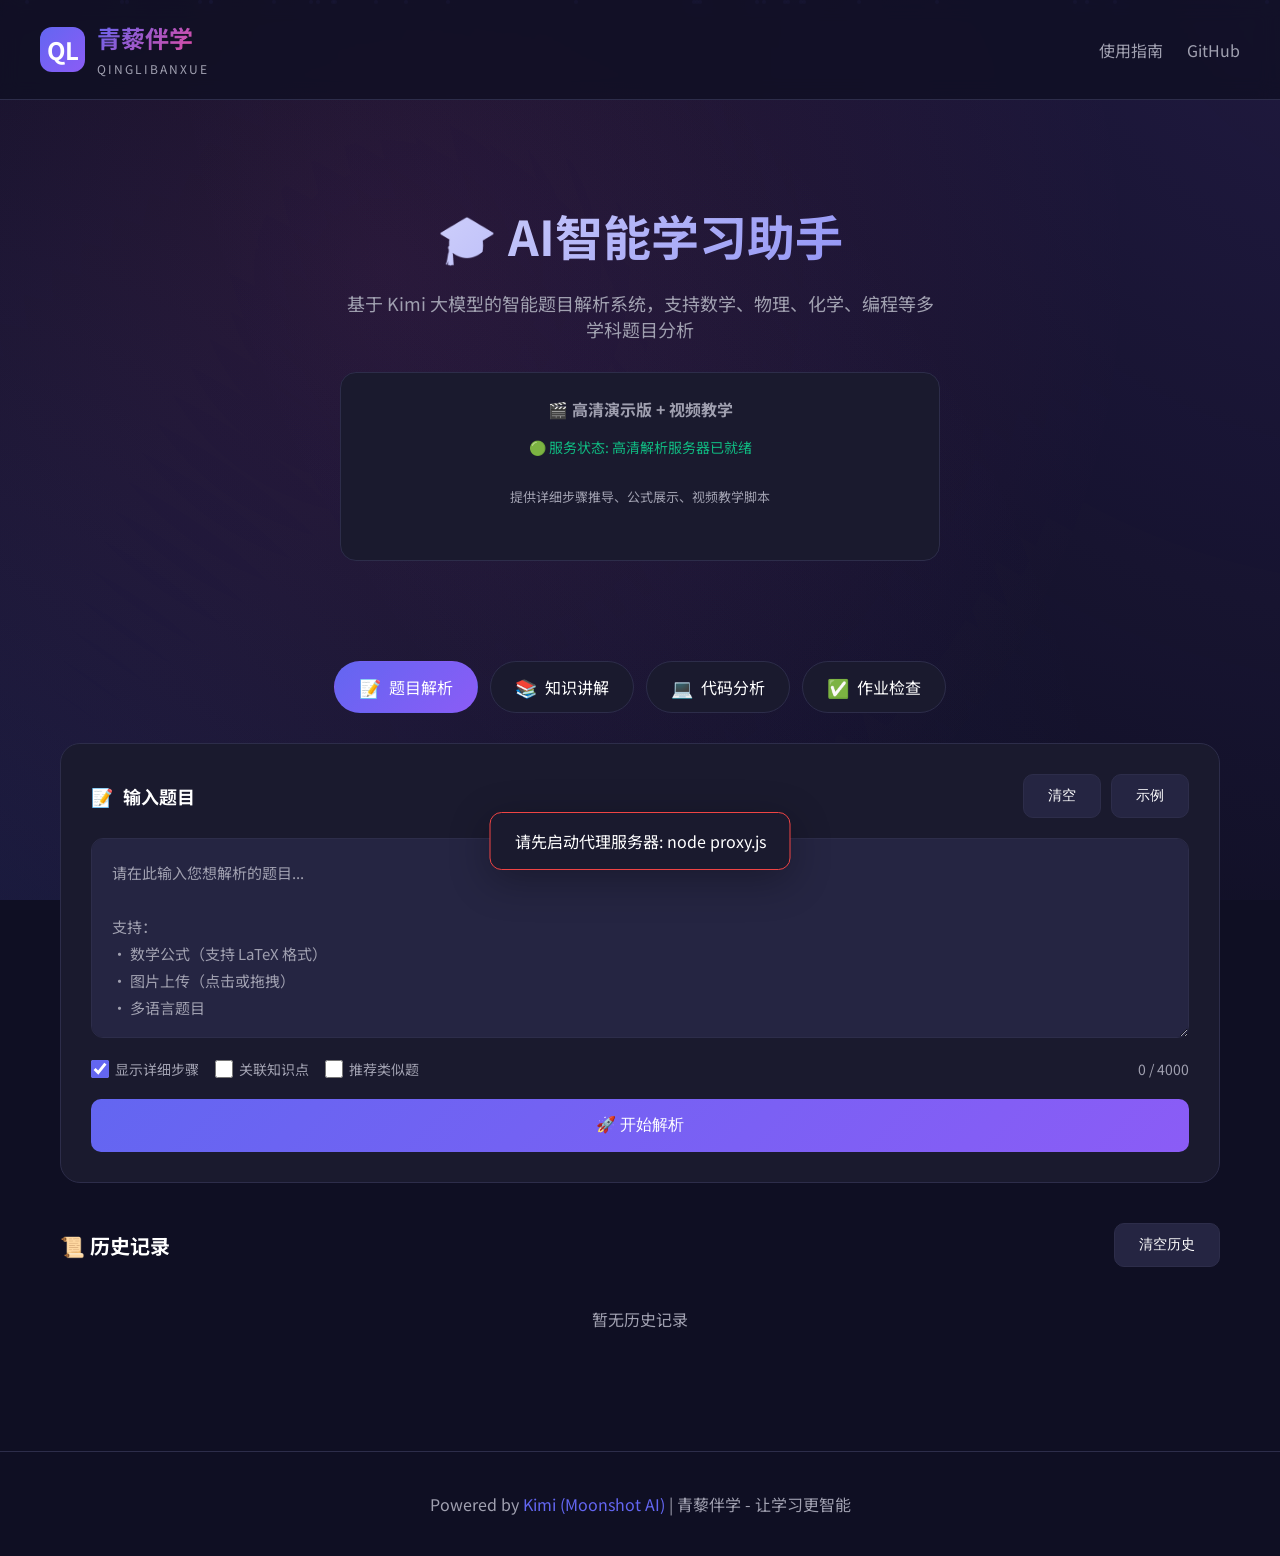
==== commit f9f961a5: "Add files via upload" ====
--- a/index.html
+++ b/index.html
@@ -4,309 +4,1603 @@
     <meta charset="UTF-8">
     <meta name="viewport" content="width=device-width, initial-scale=1.0">
     <title>青藜伴学 - AI智能学习助手</title>
-    <link rel="stylesheet" href="styles.css">
-    <link rel="preconnect" href="https://fonts.googleapis.com">
-    <link href="https://fonts.googleapis.com/css2?family=Inter:wght@300;400;500;600;700&display=swap" rel="stylesheet">
+    <link href="https://fonts.googleapis.com/css2?family=Noto+Sans+SC:wght@300;400;500;700&display=swap" rel="stylesheet">
+    <style>
+        * {
+            margin: 0;
+            padding: 0;
+            box-sizing: border-box;
+        }
+
+        :root {
+            --primary: #6366f1;
+            --primary-dark: #4f46e5;
+            --secondary: #8b5cf6;
+            --accent: #ec4899;
+            --bg-dark: #0f0f23;
+            --bg-card: #1a1a2e;
+            --bg-input: #252542;
+            --text-primary: #ffffff;
+            --text-secondary: #a0a0b0;
+            --border: #2d2d4a;
+            --success: #10b981;
+            --warning: #f59e0b;
+        }
+
+        body {
+            font-family: 'Noto Sans SC', sans-serif;
+            background: var(--bg-dark);
+            color: var(--text-primary);
+            min-height: 100vh;
+            overflow-x: hidden;
+        }
+
+        /* 动态背景 */
+        .bg-animation {
+            position: fixed;
+            top: 0;
+            left: 0;
+            width: 100%;
+            height: 100%;
+            z-index: -1;
+            overflow: hidden;
+        }
+
+        .bg-animation::before {
+            content: '';
+            position: absolute;
+            top: -50%;
+            left: -50%;
+            width: 200%;
+            height: 200%;
+            background: 
+                radial-gradient(circle at 20% 80%, rgba(99, 102, 241, 0.15) 0%, transparent 50%),
+                radial-gradient(circle at 80% 20%, rgba(139, 92, 246, 0.15) 0%, transparent 50%),
+                radial-gradient(circle at 40% 40%, rgba(236, 72, 153, 0.1) 0%, transparent 40%);
+            animation: bgMove 20s ease-in-out infinite;
+        }
+
+        @keyframes bgMove {
+            0%, 100% { transform: translate(0, 0) rotate(0deg); }
+            50% { transform: translate(-2%, -2%) rotate(2deg); }
+        }
+
+        /* 浮动粒子 */
+        .particles {
+            position: fixed;
+            top: 0;
+            left: 0;
+            width: 100%;
+            height: 100%;
+            pointer-events: none;
+            z-index: -1;
+        }
+
+        .particle {
+            position: absolute;
+            width: 4px;
+            height: 4px;
+            background: rgba(99, 102, 241, 0.5);
+            border-radius: 50%;
+            animation: float 15s infinite;
+        }
+
+        @keyframes float {
+            0%, 100% { transform: translateY(100vh) rotate(0deg); opacity: 0; }
+            10% { opacity: 1; }
+            90% { opacity: 1; }
+            100% { transform: translateY(-100vh) rotate(720deg); opacity: 0; }
+        }
+
+        /* 头部 */
+        header {
+            padding: 20px 40px;
+            display: flex;
+            justify-content: space-between;
+            align-items: center;
+            border-bottom: 1px solid var(--border);
+            background: rgba(15, 15, 35, 0.8);
+            backdrop-filter: blur(10px);
+            position: sticky;
+            top: 0;
+            z-index: 100;
+        }
+
+        .logo {
+            display: flex;
+            align-items: center;
+            gap: 12px;
+        }
+
+        .logo-icon {
+            width: 45px;
+            height: 45px;
+            background: linear-gradient(135deg, var(--primary), var(--secondary));
+            border-radius: 12px;
+            display: flex;
+            align-items: center;
+            justify-content: center;
+            font-size: 24px;
+            font-weight: bold;
+        }
+
+        .logo-text h1 {
+            font-size: 24px;
+            font-weight: 700;
+            background: linear-gradient(135deg, var(--primary), var(--accent));
+            -webkit-background-clip: text;
+            -webkit-text-fill-color: transparent;
+            background-clip: text;
+        }
+
+        .logo-text span {
+            font-size: 12px;
+            color: var(--text-secondary);
+            letter-spacing: 2px;
+        }
+
+        .header-links a {
+            color: var(--text-secondary);
+            text-decoration: none;
+            margin-left: 20px;
+            transition: color 0.3s;
+        }
+
+        .header-links a:hover {
+            color: var(--primary);
+        }
+
+        /* 主容器 */
+        .container {
+            max-width: 1200px;
+            margin: 0 auto;
+            padding: 40px 20px;
+        }
+
+        /* 欢迎区域 */
+        .hero {
+            text-align: center;
+            padding: 60px 0;
+        }
+
+        .hero h2 {
+            font-size: 48px;
+            font-weight: 700;
+            margin-bottom: 20px;
+            background: linear-gradient(135deg, #fff, var(--primary));
+            -webkit-background-clip: text;
+            -webkit-text-fill-color: transparent;
+            background-clip: text;
+        }
+
+        .hero p {
+            font-size: 18px;
+            color: var(--text-secondary);
+            max-width: 600px;
+            margin: 0 auto 30px;
+        }
+
+        .api-setup {
+            background: var(--bg-card);
+            border: 1px solid var(--border);
+            border-radius: 16px;
+            padding: 24px;
+            max-width: 600px;
+            margin: 0 auto 40px;
+        }
+
+        .api-setup h3 {
+            font-size: 16px;
+            margin-bottom: 16px;
+            color: var(--text-secondary);
+        }
+
+        .api-input-group {
+            display: flex;
+            gap: 12px;
+            flex-wrap: wrap;
+        }
+
+        .api-input {
+            flex: 1;
+            min-width: 250px;
+            padding: 12px 16px;
+            background: var(--bg-input);
+            border: 1px solid var(--border);
+            border-radius: 10px;
+            color: var(--text-primary);
+            font-size: 14px;
+            outline: none;
+            transition: border-color 0.3s;
+        }
+
+        .api-input:focus {
+            border-color: var(--primary);
+        }
+
+        .btn {
+            padding: 12px 24px;
+            border: none;
+            border-radius: 10px;
+            font-size: 14px;
+            font-weight: 500;
+            cursor: pointer;
+            transition: all 0.3s;
+        }
+
+        .btn-primary {
+            background: linear-gradient(135deg, var(--primary), var(--secondary));
+            color: white;
+        }
+
+        .btn-primary:hover {
+            transform: translateY(-2px);
+            box-shadow: 0 8px 25px rgba(99, 102, 241, 0.4);
+        }
+
+        .btn-secondary {
+            background: var(--bg-input);
+            color: var(--text-primary);
+            border: 1px solid var(--border);
+        }
+
+        .btn-secondary:hover {
+            background: var(--border);
+        }
+
+        /* 功能标签 */
+        .tabs {
+            display: flex;
+            justify-content: center;
+            gap: 12px;
+            margin-bottom: 30px;
+            flex-wrap: wrap;
+        }
+
+        .tab {
+            padding: 12px 24px;
+            background: var(--bg-card);
+            border: 1px solid var(--border);
+            border-radius: 30px;
+            cursor: pointer;
+            transition: all 0.3s;
+            display: flex;
+            align-items: center;
+            gap: 8px;
+        }
+
+        .tab:hover, .tab.active {
+            background: linear-gradient(135deg, var(--primary), var(--secondary));
+            border-color: transparent;
+        }
+
+        .tab-icon {
+            font-size: 18px;
+        }
+
+        /* 输入区域 */
+        .input-section {
+            background: var(--bg-card);
+            border: 1px solid var(--border);
+            border-radius: 20px;
+            padding: 30px;
+            margin-bottom: 30px;
+        }
+
+        .input-header {
+            display: flex;
+            justify-content: space-between;
+            align-items: center;
+            margin-bottom: 20px;
+        }
+
+        .input-header h3 {
+            font-size: 18px;
+            display: flex;
+            align-items: center;
+            gap: 10px;
+        }
+
+        .input-actions {
+            display: flex;
+            gap: 10px;
+        }
+
+        .input-area {
+            width: 100%;
+            min-height: 200px;
+            padding: 20px;
+            background: var(--bg-input);
+            border: 1px solid var(--border);
+            border-radius: 12px;
+            color: var(--text-primary);
+            font-size: 15px;
+            line-height: 1.8;
+            resize: vertical;
+            outline: none;
+            transition: border-color 0.3s;
+            font-family: inherit;
+        }
+
+        .input-area:focus {
+            border-color: var(--primary);
+        }
+
+        .input-area::placeholder {
+            color: var(--text-secondary);
+        }
+
+        .input-footer {
+            display: flex;
+            justify-content: space-between;
+            align-items: center;
+            margin-top: 16px;
+        }
+
+        .input-options {
+            display: flex;
+            gap: 16px;
+        }
+
+        .option {
+            display: flex;
+            align-items: center;
+            gap: 6px;
+            color: var(--text-secondary);
+            font-size: 14px;
+            cursor: pointer;
+        }
+
+        .option input[type="checkbox"] {
+            width: 18px;
+            height: 18px;
+            accent-color: var(--primary);
+        }
+
+        .char-count {
+            color: var(--text-secondary);
+            font-size: 14px;
+        }
+
+        /* 解析按钮 */
+        .analyze-btn {
+            width: 100%;
+            padding: 16px;
+            font-size: 16px;
+            margin-top: 20px;
+        }
+
+        /* 结果区域 */
+        .result-section {
+            background: var(--bg-card);
+            border: 1px solid var(--border);
+            border-radius: 20px;
+            padding: 30px;
+            display: none;
+        }
+
+        .result-section.show {
+            display: block;
+            animation: fadeIn 0.5s ease;
+        }
+
+        @keyframes fadeIn {
+            from { opacity: 0; transform: translateY(20px); }
+            to { opacity: 1; transform: translateY(0); }
+        }
+
+        .result-header {
+            display: flex;
+            justify-content: space-between;
+            align-items: center;
+            margin-bottom: 24px;
+            padding-bottom: 20px;
+            border-bottom: 1px solid var(--border);
+        }
+
+        .result-title {
+            display: flex;
+            align-items: center;
+            gap: 12px;
+        }
+
+        .result-title h3 {
+            font-size: 20px;
+        }
+
+        .ai-badge {
+            padding: 4px 12px;
+            background: linear-gradient(135deg, var(--primary), var(--secondary));
+            border-radius: 20px;
+            font-size: 12px;
+            font-weight: 500;
+        }
+
+        .result-actions {
+            display: flex;
+            gap: 10px;
+        }
+
+        .result-content {
+            line-height: 2;
+            font-size: 15px;
+        }
+
+        .result-content h4 {
+            color: var(--primary);
+            margin: 24px 0 12px;
+            font-size: 16px;
+        }
+
+        .result-content p {
+            margin-bottom: 16px;
+            color: var(--text-secondary);
+        }
+
+        .result-content strong {
+            color: var(--text-primary);
+        }
+
+        /* 代码块样式 */
+        .code-block {
+            background: var(--bg-dark);
+            border: 1px solid var(--border);
+            border-radius: 10px;
+            padding: 16px;
+            margin: 16px 0;
+            overflow-x: auto;
+        }
+
+        .code-block code {
+            font-family: 'Fira Code', 'Consolas', monospace;
+            font-size: 14px;
+            color: #e2e8f0;
+        }
+
+        /* 步骤卡片 */
+        .step-card {
+            background: var(--bg-input);
+            border: 1px solid var(--border);
+            border-radius: 12px;
+            padding: 20px;
+            margin: 16px 0;
+        }
+
+        .step-number {
+            display: inline-flex;
+            align-items: center;
+            justify-content: center;
+            width: 28px;
+            height: 28px;
+            background: linear-gradient(135deg, var(--primary), var(--secondary));
+            border-radius: 50%;
+            font-size: 14px;
+            font-weight: 600;
+            margin-right: 12px;
+        }
+
+        .step-title {
+            font-weight: 600;
+            color: var(--text-primary);
+        }
+
+        /* 加载动画 */
+        .loading {
+            display: none;
+            text-align: center;
+            padding: 60px;
+        }
+
+        .loading.show {
+            display: block;
+        }
+
+        .loading-spinner {
+            width: 60px;
+            height: 60px;
+            border: 3px solid var(--border);
+            border-top-color: var(--primary);
+            border-radius: 50%;
+            animation: spin 1s linear infinite;
+            margin: 0 auto 20px;
+        }
+
+        @keyframes spin {
+            to { transform: rotate(360deg); }
+        }
+
+        .loading p {
+            color: var(--text-secondary);
+        }
+
+        /* 知识点标签 */
+        .knowledge-tags {
+            display: flex;
+            flex-wrap: wrap;
+            gap: 8px;
+            margin: 16px 0;
+        }
+
+        .knowledge-tag {
+            padding: 6px 14px;
+            background: rgba(99, 102, 241, 0.2);
+            border: 1px solid var(--primary);
+            border-radius: 20px;
+            font-size: 13px;
+            color: var(--primary);
+        }
+
+        /* 历史记录 */
+        .history-section {
+            margin-top: 40px;
+        }
+
+        .history-header {
+            display: flex;
+            justify-content: space-between;
+            align-items: center;
+            margin-bottom: 20px;
+        }
+
+        .history-header h3 {
+            font-size: 20px;
+        }
+
+        .history-list {
+            display: grid;
+            gap: 12px;
+        }
+
+        .history-item {
+            background: var(--bg-card);
+            border: 1px solid var(--border);
+            border-radius: 12px;
+            padding: 16px 20px;
+            cursor: pointer;
+            transition: all 0.3s;
+            display: flex;
+            justify-content: space-between;
+            align-items: center;
+        }
+
+        .history-item:hover {
+            border-color: var(--primary);
+            transform: translateX(4px);
+        }
+
+        .history-item-text {
+            flex: 1;
+            overflow: hidden;
+            text-overflow: ellipsis;
+            white-space: nowrap;
+            margin-right: 16px;
+        }
+
+        .history-item-time {
+            color: var(--text-secondary);
+            font-size: 13px;
+        }
+
+        /* 页脚 */
+        footer {
+            text-align: center;
+            padding: 40px;
+            color: var(--text-secondary);
+            border-top: 1px solid var(--border);
+            margin-top: 60px;
+        }
+
+        footer a {
+            color: var(--primary);
+            text-decoration: none;
+        }
+
+        /* 提示消息 */
+        .toast {
+            position: fixed;
+            bottom: 30px;
+            left: 50%;
+            transform: translateX(-50%) translateY(100px);
+            background: var(--bg-card);
+            border: 1px solid var(--border);
+            padding: 16px 24px;
+            border-radius: 12px;
+            box-shadow: 0 10px 40px rgba(0, 0, 0, 0.3);
+            opacity: 0;
+            transition: all 0.3s;
+            z-index: 1000;
+        }
+
+        .toast.show {
+            transform: translateX(-50%) translateY(0);
+            opacity: 1;
+        }
+
+        .toast.success {
+            border-color: var(--success);
+        }
+
+        .toast.error {
+            border-color: #ef4444;
+        }
+
+        /* 响应式 */
+        @media (max-width: 768px) {
+            header {
+                padding: 15px 20px;
+            }
+
+            .hero h2 {
+                font-size: 32px;
+            }
+
+            .container {
+                padding: 20px 15px;
+            }
+
+            .input-section, .result-section {
+                padding: 20px;
+            }
+        }
+
+        /* Markdown样式 */
+        .markdown-body {
+            color: var(--text-secondary);
+        }
+
+        .markdown-body h1, .markdown-body h2, .markdown-body h3 {
+            color: var(--text-primary);
+            margin: 24px 0 16px;
+        }
+
+        .markdown-body ul, .markdown-body ol {
+            margin: 16px 0;
+            padding-left: 24px;
+        }
+
+        .markdown-body li {
+            margin: 8px 0;
+        }
+
+        .markdown-body blockquote {
+            border-left: 4px solid var(--primary);
+            padding-left: 16px;
+            margin: 16px 0;
+            color: var(--text-secondary);
+        }
+
+        .markdown-body pre {
+            background: var(--bg-dark);
+            padding: 16px;
+            border-radius: 8px;
+            overflow-x: auto;
+        }
+
+        .markdown-body code {
+            background: var(--bg-dark);
+            padding: 2px 6px;
+            border-radius: 4px;
+            font-family: monospace;
+        }
+
+        .markdown-body table {
+            width: 100%;
+            border-collapse: collapse;
+            margin: 16px 0;
+        }
+
+        .markdown-body th, .markdown-body td {
+            border: 1px solid var(--border);
+            padding: 12px;
+            text-align: left;
+        }
+
+        .markdown-body th {
+            background: var(--bg-input);
+        }
+
+        /* 视频教学样式 */
+        .video-section {
+            margin-top: 24px;
+            padding: 20px;
+            background: linear-gradient(135deg, rgba(99, 102, 241, 0.1), rgba(236, 72, 153, 0.1));
+            border: 1px solid var(--primary);
+            border-radius: 16px;
+        }
+
+        .video-header {
+            display: flex;
+            align-items: center;
+            gap: 12px;
+            margin-bottom: 16px;
+        }
+
+        .video-header h4 {
+            font-size: 18px;
+            color: var(--primary);
+        }
+
+        .video-badge {
+            padding: 4px 12px;
+            background: linear-gradient(135deg, var(--accent), var(--secondary));
+            border-radius: 20px;
+            font-size: 12px;
+            font-weight: 500;
+        }
+
+        .video-timeline {
+            display: grid;
+            gap: 12px;
+        }
+
+        .video-scene {
+            display: flex;
+            gap: 16px;
+            padding: 16px;
+            background: var(--bg-input);
+            border-radius: 12px;
+            border-left: 4px solid var(--primary);
+            transition: all 0.3s;
+        }
+
+        .video-scene:hover {
+            background: var(--border);
+            transform: translateX(4px);
+        }
+
+        .scene-time {
+            min-width: 80px;
+            font-family: 'Consolas', monospace;
+            font-size: 14px;
+            color: var(--primary);
+            font-weight: 600;
+        }
+
+        .scene-content {
+            flex: 1;
+        }
+
+        .scene-title {
+            font-weight: 500;
+            margin-bottom: 4px;
+        }
+
+        .scene-desc {
+            font-size: 13px;
+            color: var(--text-secondary);
+        }
+
+        .video-actions {
+            display: flex;
+            gap: 12px;
+            margin-top: 20px;
+            padding-top: 20px;
+            border-top: 1px solid var(--border);
+        }
+
+        .video-btn {
+            flex: 1;
+            padding: 12px 20px;
+            border: none;
+            border-radius: 10px;
+            font-size: 14px;
+            font-weight: 500;
+            cursor: pointer;
+            transition: all 0.3s;
+            display: flex;
+            align-items: center;
+            justify-content: center;
+            gap: 8px;
+        }
+
+        .video-btn-primary {
+            background: linear-gradient(135deg, var(--primary), var(--secondary));
+            color: white;
+        }
+
+        .video-btn-primary:hover {
+            transform: translateY(-2px);
+            box-shadow: 0 8px 25px rgba(99, 102, 241, 0.4);
+        }
+
+        .video-btn-secondary {
+            background: var(--bg-input);
+            color: var(--text-primary);
+            border: 1px solid var(--border);
+        }
+
+        .video-btn-secondary:hover {
+            background: var(--border);
+        }
+
+        /* 详细解答样式优化 */
+        .result-content h1 {
+            font-size: 24px;
+            margin: 24px 0 16px;
+            background: linear-gradient(135deg, var(--primary), var(--accent));
+            -webkit-background-clip: text;
+            -webkit-text-fill-color: transparent;
+            background-clip: text;
+        }
+
+        .result-content h2 {
+            font-size: 20px;
+            margin: 24px 0 12px;
+            color: var(--primary);
+            border-bottom: 2px solid var(--primary);
+            padding-bottom: 8px;
+        }
+
+        .result-content h3 {
+            font-size: 18px;
+            margin: 20px 0 12px;
+            color: var(--secondary);
+        }
+
+        .result-content h4 {
+            font-size: 16px;
+            margin: 16px 0 8px;
+            color: var(--accent);
+        }
+
+        .result-content table {
+            width: 100%;
+            border-collapse: collapse;
+            margin: 16px 0;
+            background: var(--bg-input);
+            border-radius: 8px;
+            overflow: hidden;
+        }
+
+        .result-content th,
+        .result-content td {
+            border: 1px solid var(--border);
+            padding: 12px;
+            text-align: left;
+        }
+
+        .result-content th {
+            background: linear-gradient(135deg, var(--primary), var(--secondary));
+            color: white;
+            font-weight: 600;
+        }
+
+        .result-content tr:hover {
+            background: rgba(99, 102, 241, 0.1);
+        }
+
+        /* LaTeX 公式样式 */
+        .math-inline {
+            display: inline-block;
+            padding: 2px 8px;
+            background: var(--bg-input);
+            border-radius: 4px;
+            font-family: 'Times New Roman', serif;
+            font-style: italic;
+        }
+
+        .math-block {
+            display: block;
+            padding: 16px;
+            margin: 16px 0;
+            background: var(--bg-input);
+            border-radius: 8px;
+            text-align: center;
+            font-family: 'Times New Roman', serif;
+            font-size: 16px;
+            overflow-x: auto;
+        }
+
+        /* 步骤卡片增强 */
+        .step-card {
+            background: linear-gradient(135deg, rgba(99, 102, 241, 0.1), rgba(139, 92, 246, 0.1));
+            border: 1px solid var(--border);
+            border-left: 4px solid var(--primary);
+            border-radius: 12px;
+            padding: 20px;
+            margin: 16px 0;
+        }
+
+        .step-number {
+            display: inline-flex;
+            align-items: center;
+            justify-content: center;
+            width: 32px;
+            height: 32px;
+            background: linear-gradient(135deg, var(--primary), var(--secondary));
+            border-radius: 50%;
+            font-size: 16px;
+            font-weight: 700;
+            margin-right: 12px;
+        }
+
+        /* 引用块样式 */
+        blockquote {
+            border-left: 4px solid var(--primary);
+            padding: 16px 20px;
+            margin: 16px 0;
+            background: rgba(99, 102, 241, 0.1);
+            border-radius: 0 8px 8px 0;
+            font-style: italic;
+        }
+
+        /* 答案高亮 */
+        .answer-highlight {
+            background: linear-gradient(135deg, rgba(16, 185, 129, 0.2), rgba(16, 185, 129, 0.1));
+            border: 1px solid var(--success);
+            border-radius: 12px;
+            padding: 20px;
+            margin: 20px 0;
+        }
+
+        .answer-highlight h3 {
+            color: var(--success);
+            margin-top: 0;
+        }
+
+        /* 视频播放器样式 */
+        .video-player-container {
+            background: var(--bg-card);
+            border: 1px solid var(--border);
+            border-radius: 16px;
+            overflow: hidden;
+            margin-top: 24px;
+        }
+
+        .video-stage {
+            position: relative;
+            background: #000;
+            aspect-ratio: 16/9;
+            display: flex;
+            align-items: center;
+            justify-content: center;
+        }
+
+        .video-stage canvas {
+            width: 100%;
+            height: 100%;
+            object-fit: contain;
+        }
+
+        .video-overlay {
+            position: absolute;
+            top: 0;
+            left: 0;
+            width: 100%;
+            height: 100%;
+            display: flex;
+            align-items: center;
+            justify-content: center;
+            background: rgba(0, 0, 0, 0.5);
+            cursor: pointer;
+        }
+
+        .play-button {
+            width: 80px;
+            height: 80px;
+            background: linear-gradient(135deg, var(--primary), var(--accent));
+            border-radius: 50%;
+            display: flex;
+            align-items: center;
+            justify-content: center;
+            font-size: 36px;
+            cursor: pointer;
+            transition: all 0.3s;
+            box-shadow: 0 10px 40px rgba(99, 102, 241, 0.4);
+        }
+
+        .play-button:hover {
+            transform: scale(1.1);
+            box-shadow: 0 15px 50px rgba(99, 102, 241, 0.6);
+        }
+
+        .video-controls {
+            display: flex;
+            align-items: center;
+            gap: 12px;
+            padding: 16px 20px;
+            background: var(--bg-input);
+            border-top: 1px solid var(--border);
+        }
+
+        .control-btn {
+            width: 40px;
+            height: 40px;
+            background: var(--bg-card);
+            border: 1px solid var(--border);
+            border-radius: 10px;
+            color: var(--text-primary);
+            font-size: 18px;
+            cursor: pointer;
+            transition: all 0.3s;
+            display: flex;
+            align-items: center;
+            justify-content: center;
+        }
+
+        .control-btn:hover {
+            background: var(--primary);
+            border-color: var(--primary);
+        }
+
+        .progress-container {
+            flex: 1;
+            height: 40px;
+            display: flex;
+            align-items: center;
+        }
+
+        .progress-bar {
+            width: 100%;
+            height: 8px;
+            background: var(--bg-dark);
+            border-radius: 4px;
+            cursor: pointer;
+            position: relative;
+        }
+
+        .progress-fill {
+            height: 100%;
+            background: linear-gradient(90deg, var(--primary), var(--accent));
+            border-radius: 4px;
+            transition: width 0.3s;
+        }
+
+        .scene-list {
+            max-height: 200px;
+            overflow-y: auto;
+            padding: 16px;
+            background: var(--bg-dark);
+        }
+
+        .scene-item {
+            display: flex;
+            align-items: center;
+            gap: 12px;
+            padding: 12px 16px;
+            border-radius: 10px;
+            cursor: pointer;
+            transition: all 0.3s;
+            margin-bottom: 8px;
+        }
+
+        .scene-item:hover {
+            background: var(--bg-input);
+        }
+
+        .scene-item.active {
+            background: linear-gradient(135deg, rgba(99, 102, 241, 0.2), rgba(236, 72, 153, 0.2));
+            border: 1px solid var(--primary);
+        }
+
+        .scene-num {
+            width: 28px;
+            height: 28px;
+            background: var(--primary);
+            border-radius: 50%;
+            display: flex;
+            align-items: center;
+            justify-content: center;
+            font-size: 12px;
+            font-weight: 600;
+            flex-shrink: 0;
+        }
+
+        .scene-title {
+            flex: 1;
+            font-size: 14px;
+        }
+
+        .scene-time {
+            font-size: 12px;
+            color: var(--text-secondary);
+        }
+
+        /* 结果标签页 */
+        .result-tabs {
+            display: flex;
+            gap: 8px;
+            margin-bottom: 20px;
+            border-bottom: 1px solid var(--border);
+            padding-bottom: 12px;
+        }
+
+        .result-tab {
+            padding: 10px 20px;
+            background: var(--bg-input);
+            border: 1px solid var(--border);
+            border-radius: 8px;
+            cursor: pointer;
+            transition: all 0.3s;
+            font-size: 14px;
+        }
+
+        .result-tab:hover, .result-tab.active {
+            background: linear-gradient(135deg, var(--primary), var(--secondary));
+            border-color: transparent;
+        }
+
+        .tab-content {
+            display: none;
+        }
+
+        .tab-content.active {
+            display: block;
+        }
+    </style>
 </head>
 <body>
-    <div class="page-wrapper">
-        <!-- AI学习助手 -->
-        <section class="ai-assistant" id="ai-assistant">
-            <div class="container">
-                <div class="chat-container">
-                    <!-- 顶部标题 -->
-                    <div class="chat-header">
-                        <div class="logo-section">
-                            <!-- 青藜伴学 Logo -->
-                            <svg class="logo-icon qingli-logo" viewBox="0 0 120 60" fill="none">
-                                <!-- 六边形外框 -->
-                                <path d="M30 5 L55 17.5 L55 42.5 L30 55 L5 42.5 L5 17.5 Z" stroke="#4A90D9" stroke-width="3" fill="none"/>
-                                <!-- 内部QL字样 -->
-                                <text x="18" y="38" font-family="Arial, sans-serif" font-size="20" font-weight="bold" fill="#4A90D9">QL</text>
-                                <!-- 毕业帽装饰 -->
-                                <path d="M22 8 L30 3 L38 8" stroke="#4A90D9" stroke-width="2" fill="none"/>
-                                <rect x="28" y="3" width="4" height="6" fill="#4A90D9"/>
-                                <!-- 底部黄色装饰 -->
-                                <path d="M15 48 L30 56 L45 48" stroke="#F5A623" stroke-width="2" fill="none"/>
-                            </svg>
-                            <div class="logo-text-section">
-                                <h2 class="chat-title">青藜伴学</h2>
-                                <span class="logo-subtitle">QINGLIBANXUE</span>
-                            </div>
-                        </div>
-                        <a href="https://github.com/THU-MAIC/OpenMAIC" target="_blank" class="github-star">
-                            <svg viewBox="0 0 24 24" fill="currentColor"><path d="M12 0c-6.626 0-12 5.373-12 12 0 5.302 3.438 9.8 8.207 11.387.599.111.793-.261.793-.577v-2.234c-3.338.726-4.033-1.416-4.033-1.416-.546-1.387-1.333-1.756-1.333-1.756-1.089-.745.083-.729.083-.729 1.205.084 1.839 1.237 1.839 1.237 1.07 1.834 2.807 1.304 3.492.997.107-.775.418-1.305.762-1.604-2.665-.305-5.467-1.334-5.467-5.931 0-1.311.469-2.381 1.236-3.221-.124-.303-.535-1.524.117-3.176 0 0 1.008-.322 3.301 1.23.957-.266 1.983-.399 3.003-.404 1.02.005 2.047.138 3.006.404 2.291-1.552 3.297-1.23 3.297-1.23.653 1.653.242 2.874.118 3.176.77.84 1.235 1.911 1.235 3.221 0 4.609-2.807 5.624-5.479 5.921.43.372.823 1.102.823 2.222v3.293c0 .319.192.694.801.576 4.765-1.589 8.199-6.086 8.199-11.386 0-6.627-5.373-12-12-12z"/></svg>
-                            GitHub
-                        </a>
-                    </div>
-
-                    <!-- 对话区域 -->
-                    <div class="chat-messages" id="chatMessages">
-                        <!-- API Key 设置提示 -->
-                        <div class="api-key-setup" id="apiKeySetup">
-                            <div class="setup-icon">🔑</div>
-                            <h3>首次使用请设置 API Key</h3>
-                            <p>前往 <a href="https://dashscope.console.aliyun.com/" target="_blank">阿里云 DashScope 平台</a> 免费获取</p>
-                            <div class="api-key-input-group">
-                                <input type="password" id="apiKeyInput" placeholder="输入你的 通义千问 API Key..." />
-                                <button id="saveApiKeyBtn" class="save-key-btn">保存</button>
-                            </div>
-                            <p class="setup-hint">API Key 仅保存在你的浏览器本地，不会上传到任何服务器</p>
-                            <a href="#" onclick="clearCache(); return false;" class="clear-cache-link">↻ 清除缓存重新加载</a>
-                        </div>
-
-                        <div class="message-group" style="display: none;" id="messageGroup">
-                            <div class="user-profile">
-                                <div class="avatar"><img src="assets/avatar-user.png" alt="用户" onerror="this.src='data:image/svg+xml,<svg xmlns=%22http://www.w3.org/2000/svg%22 viewBox=%220 0 100 100%22><circle cx=%2250%22 cy=%2250%22 r=%2250%22 fill=%22%234A90D9%22/><text x=%2250%22 y=%2255%22 text-anchor=%22middle%22 fill=%22white%22 font-size=%2230%22>👤</text></svg>'"></div>
-                                <span class="username">嗨，同学</span>
-                            </div>
-                            <div class="ai-avatars">
-                                <div class="ai-avatar"><span class="ai-avatar-fallback">👨‍🏫</span></div>
-                                <div class="ai-avatar"><span class="ai-avatar-fallback">👩‍🏫</span></div>
-                                <button class="ai-switch-btn" title="切换AI导师">
-                                    <svg viewBox="0 0 24 24" fill="currentColor"><path d="M12 4V1L8 5l4 4V6c3.31 0 6 2.69 6 6 0 1.01-.25 1.97-.7 2.8l1.46 1.46C19.54 15.03 20 13.57 20 12c0-4.42-3.58-8-8-8zm0 14c-3.31 0-6-2.69-6-6 0-1.01.25-1.97.7-2.8L5.24 7.74C4.46 8.97 4 10.43 4 12c0 4.42 3.58 8 8 8v3l4-4-4-4v3z"/></svg>
-                                </button>
-                            </div>
-                        </div>
-                        
-                        <!-- 重置 API Key 按钮 -->
-                        <button id="resetApiKeyBtn" class="reset-key-btn" style="display: none;">🔑 重置通义千问 API Key</button>
-                        
-                        <div class="welcome-text">
-                            <p>输入你想学的任何内容，例如：</p>
-                            <div class="example-chips">
-                                <button class="example-chip" onclick="fillInput('从零学 Python，30 分钟写出第一个程序')">「从零学 Python，30 分钟写出第一个程序」</button>
-                                <button class="example-chip" onclick="fillInput('用白板给我讲解傅里叶变换')">「用白板给我讲解傅里叶变换」</button>
-                                <button class="example-chip" onclick="fillInput('阿瓦隆桌游怎么玩')">「阿瓦隆桌游怎么玩」</button>
-                            </div>
-                        </div>
-                    </div>
-
-                    <!-- 输入区域 -->
-                    <div class="chat-input-area">
-                        <div class="input-toolbar">
-                            <button class="tool-btn" title="上传附件">
-                                <svg viewBox="0 0 24 24" fill="currentColor"><path d="M16.5 6v11.5c0 2.21-1.79 4-4 4s-4-1.79-4-4V5a2.5 2.5 0 0 1 5 0v10.5c0 .55-.45 1-1 1s-1-.45-1-1V6H10v9.5a2.5 2.5 0 0 0 5 0V5c0-2.21-1.79-4-4-4S7 2.79 7 5v12.5c0 3.04 2.46 5.5 5.5 5.5s5.5-2.46 5.5-5.5V6h-1.5z"/></svg>
-                            </button>
-                            <button class="tool-btn" title="画板">
-                                <svg viewBox="0 0 24 24" fill="currentColor"><path d="M7 14c-1.66 0-3 1.34-3 3 0 1.31-1.16 2-2 2 .92 1.22 2.49 2 4 2 2.21 0 4-1.79 4-4 0-1.66-1.34-3-3-3zm13.71-9.37l-1.34-1.34a.996.996 0 0 0-1.41 0L9 12.25 11.75 15l8.96-8.96a.996.996 0 0 0 0-1.41z"/></svg>
-                            </button>
-                            <button class="tool-btn language-btn" title="语言">
-                                <svg viewBox="0 0 24 24" fill="currentColor"><path d="M12.87 15.07l-2.54-2.51.03-.03c1.74-1.94 2.98-4.17 3.71-6.53H17V4h-7V2H8v2H1v1.99h11.17C11.5 7.92 10.44 9.75 9 11.35 8.07 10.32 7.3 9.19 6.69 8h-2c.73 1.63 1.73 3.17 2.98 4.56l-5.09 5.02L4 19l5-5 3.11 3.11.76-2.04zM18.5 10h-2L12 22h2l1.12-3h4.75L21 22h2l-4.5-12zm-2.62 7l1.62-4.33L19.12 17h-3.24z"/></svg>
-                                <span>中文</span>
-                            </button>
-                        </div>
-                        
-                        <div class="input-wrapper">
-                            <textarea 
-                                id="chatInput" 
-                                class="chat-input" 
-                                placeholder="输入你想解答的题目或问题..."
-                                rows="1"
-                            ></textarea>
-                            <button class="voice-btn" title="语音输入">
-                                <svg viewBox="0 0 24 24" fill="currentColor"><path d="M12 14c1.66 0 3-1.34 3-3V5c0-1.66-1.34-3-3-3S9 3.34 9 5v6c0 1.66 1.34 3 3 3z"/><path d="M17 11c0 2.76-2.24 5-5 5s-5-2.24-5-5H5c0 3.53 2.61 6.43 6 6.92V21h2v-3.08c3.39-.49 6-3.39 6-6.92h-2z"/></svg>
-                            </button>
-                            <button class="send-btn" id="sendBtn" title="进入课堂">
-                                <span>进入课堂</span>
-                                <svg viewBox="0 0 24 24" fill="currentColor"><path d="M2.01 21L23 12 2.01 3 2 10l15 2-15 2z"/></svg>
-                            </button>
-                        </div>
-                    </div>
+    <div class="bg-animation"></div>
+    <div class="particles" id="particles"></div>
+
+    <header>
+        <div class="logo">
+            <div class="logo-icon">QL</div>
+            <div class="logo-text">
+                <h1>青藜伴学</h1>
+                <span>QINGLIBANXUE</span>
+            </div>
+        </div>
+        <div class="header-links">
+            <a href="#" onclick="showToast('功能开发中...')">使用指南</a>
+            <a href="https://github.com/THU-MAIC/OpenMAIC" target="_blank">GitHub</a>
+        </div>
+    </header>
+
+    <div class="container">
+        <section class="hero">
+            <h2>🎓 AI智能学习助手</h2>
+            <p>基于 Kimi 大模型的智能题目解析系统，支持数学、物理、化学、编程等多学科题目分析</p>
+            
+            <div class="api-setup">
+                <h3>🎬 高清演示版 + 视频教学</h3>
+                <p style="color: var(--success); font-size: 14px;">
+                    🟢 服务状态: 高清解析服务器已就绪
+                </p>
+                <p style="font-size: 13px; color: var(--text-secondary); margin-top: 8px;">
+                    提供详细步骤推导、公式展示、视频教学脚本
+                </p>
+            </div>
+        </section>
+
+        <div class="tabs">
+            <div class="tab active" onclick="switchTab('solve')">
+                <span class="tab-icon">📝</span>
+                <span>题目解析</span>
+            </div>
+            <div class="tab" onclick="switchTab('explain')">
+                <span class="tab-icon">📚</span>
+                <span>知识讲解</span>
+            </div>
+            <div class="tab" onclick="switchTab('code')">
+                <span class="tab-icon">💻</span>
+                <span>代码分析</span>
+            </div>
+            <div class="tab" onclick="switchTab('check')">
+                <span class="tab-icon">✅</span>
+                <span>作业检查</span>
+            </div>
+        </div>
+
+        <section class="input-section">
+            <div class="input-header">
+                <h3>
+                    <span id="modeIcon">📝</span>
+                    <span id="modeTitle">输入题目</span>
+                </h3>
+                <div class="input-actions">
+                    <button class="btn btn-secondary" onclick="clearInput()">清空</button>
+                    <button class="btn btn-secondary" onclick="pasteExample()">示例</button>
+                </div>
+            </div>
+            
+            <textarea 
+                class="input-area" 
+                id="questionInput" 
+                placeholder="请在此输入您想解析的题目...
+
+支持：
+• 数学公式（支持 LaTeX 格式）
+• 图片上传（点击或拖拽）
+• 多语言题目
+
+示例：求函数 f(x) = x³ - 3x² + 4 的极值点和极值"
+            ></textarea>
+            
+            <div class="input-footer">
+                <div class="input-options">
+                    <label class="option">
+                        <input type="checkbox" id="showSteps" checked>
+                        <span>显示详细步骤</span>
+                    </label>
+                    <label class="option">
+                        <input type="checkbox" id="showKnowledge">
+                        <span>关联知识点</span>
+                    </label>
+                    <label class="option">
+                        <input type="checkbox" id="similarQuestions">
+                        <span>推荐类似题</span>
+                    </label>
+                </div>
+                <span class="char-count"><span id="charCount">0</span> / 4000</span>
+            </div>
+            
+            <button class="btn btn-primary analyze-btn" onclick="analyzeQuestion()">
+                <span id="btnText">🚀 开始解析</span>
+            </button>
+        </section>
+
+        <div class="loading" id="loading">
+            <div class="loading-spinner"></div>
+            <p>AI 正在思考中，请稍候...</p>
+        </div>
+
+        <section class="result-section" id="resultSection">
+            <div class="result-header">
+                <div class="result-title">
+                    <h3>📊 解析结果</h3>
+                    <span class="ai-badge">Kimi AI</span>
+                </div>
+                <div class="result-actions">
+                    <button class="btn btn-secondary" onclick="copyResult()">📋 复制</button>
+                    <button class="btn btn-secondary" onclick="saveResult()">💾 保存</button>
+                </div>
+            </div>
+            
+            <div id="knowledgeTags" class="knowledge-tags" style="display: none;">
+                <!-- 动态生成知识点标签 -->
+            </div>
+            
+            <!-- 标签页切换 -->
+            <div class="result-tabs">
+                <div class="result-tab active" onclick="switchResultTab('text')" id="tab-text">
+                    📝 文字解析
+                </div>
+                <div class="result-tab" onclick="switchResultTab('video')" id="tab-video">
+                    🎬 视频教学
+                </div>
+            </div>
+            
+            <!-- 文字解析内容 -->
+            <div class="tab-content active" id="content-text">
+                <div class="result-content markdown-body" id="resultContent">
+                    <!-- 解析结果将显示在这里 -->
+                </div>
+            </div>
+            
+            <!-- 视频教学内容 -->
+            <div class="tab-content" id="content-video">
+                <div id="videoPlayerContainer">
+                    <!-- 视频播放器将在这里创建 -->
                 </div>
             </div>
         </section>
+
+        <section class="history-section">
+            <div class="history-header">
+                <h3>📜 历史记录</h3>
+                <button class="btn btn-secondary" onclick="clearHistory()">清空历史</button>
+            </div>
+            <div class="history-list" id="historyList">
+                <!-- 历史记录动态生成 -->
+            </div>
+        </section>
     </div>
 
+    <footer>
+        <p>Powered by <a href="https://platform.moonshot.cn/" target="_blank">Kimi (Moonshot AI)</a> | 青藜伴学 - 让学习更智能</p>
+    </footer>
+
+    <div class="toast" id="toast"></div>
+
     <script>
-        // ===== 强制清除缓存（开发调试用，可删除）=====
-        // localStorage.removeItem('qwen_api_key');
-        // ============================================
-        
-        // 通义千问 API Configuration (inline for initial load)
-        const QWEN_CONFIG = {
-            apiKey: localStorage.getItem('qwen_api_key') || '',
-            baseUrl: 'https://dashscope.aliyuncs.com/api/v1',
-            model: 'qwen-max',
-            temperature: 0.7,
-            max_tokens: 4096
+        // ==================== 配置 ====================
+        const CONFIG = {
+            API_BASE_URL: 'https://api.moonshot.cn/v1',
+            PROXY_URL: 'http://localhost:8080/proxy/chat',
+            MODEL: 'moonshot-v1-8k',
+            MAX_TOKENS: 4000,
+            TEMPERATURE: 0.7,
+            USE_PROXY: false  // 是否使用本地代理
         };
 
-        // Check if API key exists on load
-        document.addEventListener('DOMContentLoaded', function() {
-            const apiKeySetup = document.getElementById('apiKeySetup');
-            const messageGroup = document.getElementById('messageGroup');
-            const welcomeText = document.querySelector('.welcome-text');
-            const resetBtn = document.getElementById('resetApiKeyBtn');
-            
-            console.log('API Key exists:', !!QWEN_CONFIG.apiKey);
-            
-            if (QWEN_CONFIG.apiKey) {
-                apiKeySetup.style.display = 'none';
-                messageGroup.style.display = 'flex';
-                welcomeText.style.display = 'block';
-                if (resetBtn) resetBtn.style.display = 'block';
-            } else {
-                apiKeySetup.style.display = 'block';
-                messageGroup.style.display = 'none';
-                welcomeText.style.display = 'none';
-                if (resetBtn) resetBtn.style.display = 'none';
-            }
+        // 可用模型列表
+        const MODELS = {
+            'moonshot-v1-8k': { name: 'Kimi 8K', desc: '标准版，适合一般题目' },
+            'moonshot-v1-32k': { name: 'Kimi 32K', desc: '长文本，适合复杂题目' },
+            'moonshot-v1-128k': { name: 'Kimi 128K', desc: '超长文本，适合长篇解析' }
+        };
+
+        // ==================== 状态管理 ====================
+        let currentMode = 'solve';
+        let apiKey = localStorage.getItem('kimi_api_key') || '';
+        let history = JSON.parse(localStorage.getItem('question_history') || '[]');
+
+        // ==================== 初始化 ====================
+        document.addEventListener('DOMContentLoaded', () => {
+            // 自动启用代理模式（API Key 已内置在代理服务器中）
+            CONFIG.USE_PROXY = true;
+            localStorage.setItem('kimi_use_proxy', 'true');
+            
+            // 恢复模型选择
+            const savedModel = localStorage.getItem('kimi_model');
+            if (savedModel) {
+                CONFIG.MODEL = savedModel;
+            }
+
+            // 创建粒子效果
+            createParticles();
+
+            // 绑定事件
+            document.getElementById('questionInput').addEventListener('input', updateCharCount);
+
+            // 加载历史记录
+            renderHistory();
+            
+            console.log('🚀 青藜伴学已初始化（代理模式）');
+            console.log('📊 配置:', { model: CONFIG.MODEL, useProxy: true });
+            
+            // 自动测试代理连接
+            setTimeout(() => {
+                testProxyConnection();
+            }, 500);
         });
 
-        // Reset API Key
-        const resetBtn = document.getElementById('resetApiKeyBtn');
-        if (resetBtn) {
-            resetBtn.addEventListener('click', function() {
-                if (confirm('确定要清除 API Key 吗？清除后需要重新设置。')) {
-                    localStorage.removeItem('qwen_api_key');
-                    QWEN_CONFIG.apiKey = '';
-                    location.reload();
+        // ==================== 测试代理连接 ====================
+        async function testProxyConnection() {
+            try {
+                const response = await fetch('http://localhost:8080/proxy/test');
+                const data = await response.json();
+                if (data.status === 'ok') {
+                    console.log('✅ 代理服务器连接成功');
+                } else {
+                    console.log('⚠️ 代理连接异常:', data);
+                    showToast('代理服务器可能需要启动，请运行: node proxy.js', 'error');
                 }
-            });
-        }
-
-        // Save API Key
-        document.getElementById('saveApiKeyBtn').addEventListener('click', function() {
-            const keyInput = document.getElementById('apiKeyInput');
-            const key = keyInput.value.trim();
+            } catch (err) {
+                console.log('❌ 无法连接到代理服务器:', err.message);
+                showToast('请先启动代理服务器: node proxy.js', 'error');
+            }
+        }
+
+        // ==================== 粒子效果 ====================
+        function createParticles() {
+            const container = document.getElementById('particles');
+            for (let i = 0; i < 30; i++) {
+                const particle = document.createElement('div');
+                particle.className = 'particle';
+                particle.style.left = Math.random() * 100 + '%';
+                particle.style.animationDelay = Math.random() * 15 + 's';
+                particle.style.animationDuration = (10 + Math.random() * 10) + 's';
+                container.appendChild(particle);
+            }
+        }
+
+        // ==================== 启用代理模式 ====================
+        function enableProxyMode() {
+            CONFIG.USE_PROXY = true;
+            localStorage.setItem('kimi_use_proxy', 'true');
+            document.getElementById('apiStatus').innerHTML = '✅ 已切换到代理模式，API Key 由后端处理';
+            document.getElementById('apiStatus').style.color = 'var(--success)';
+            showToast('已启用代理模式');
+            
+            // 测试代理连接
+            fetch(`${CONFIG.PROXY_URL.replace('/chat', '/test')}`)
+                .then(r => r.json())
+                .then(data => {
+                    if (data.status === 'ok') {
+                        showToast('代理连接成功！');
+                    } else {
+                        showToast('代理连接失败，请检查代理服务器是否启动', 'error');
+                    }
+                })
+                .catch(err => {
+                    showToast('无法连接到代理服务器，请先运行 node proxy.js', 'error');
+                });
+        }
+
+        // ==================== 启动演示服务器提示 ====================
+        function startDemoServer() {
+            showToast('请在终端运行: node proxy-demo.js');
+            alert('启动步骤:\n\n1. 打开终端\n2. 进入目录: cd C:\\Users\\锦鹏\\.openclaw\\workspace\n3. 运行: node proxy-demo.js\n4. 访问: http://localhost:8080');
+        }
+        function saveApiKey() {
+            const key = document.getElementById('apiKey').value.trim();
+            const model = document.getElementById('modelSelect').value;
             
             if (!key) {
-                alert('请输入 API Key');
+                showToast('请输入 API Key', 'error');
                 return;
             }
-            
             if (!key.startsWith('sk-')) {
-                alert('API Key 格式不正确，应以 sk- 开头（阿里云DashScope格式）');
+                showToast('API Key 格式不正确，应以 sk- 开头', 'error');
                 return;
             }
             
-            QWEN_CONFIG.apiKey = key;
-            localStorage.setItem('qwen_api_key', key);
-            
-            // Show success and switch to chat
-            document.getElementById('apiKeySetup').innerHTML = `
-                <div class="setup-icon" style="font-size: 48px;">✅</div>
-                <h3>设置成功！</h3>
-                <p>现在可以开始使用 通义千问 解析题目了</p>
-            `;
-            
-            setTimeout(() => {
-                document.getElementById('apiKeySetup').style.display = 'none';
-                document.getElementById('messageGroup').style.display = 'flex';
-                document.querySelector('.welcome-text').style.display = 'block';
-            }, 1500);
-        });
-
-        // Allow Enter key to save
-        document.getElementById('apiKeyInput').addEventListener('keypress', function(e) {
-            if (e.key === 'Enter') {
-                document.getElementById('saveApiKeyBtn').click();
-            }
-        });
-
-        window.setQwenApiKey = function(key) {
-            QWEN_CONFIG.apiKey = key;
-            localStorage.setItem('qwen_api_key', key);
-            console.log('通义千问 API Key 已设置');
-        };
-
-        // 清除缓存函数
-        window.clearCache = function() {
-            localStorage.removeItem('qwen_api_key');
-            alert('缓存已清除，页面将重新加载');
-            location.reload();
-        };
-
-        // AI Assistant - Chat Input Auto-resize
-        const chatInput = document.getElementById('chatInput');
-        if (chatInput) {
-            chatInput.addEventListener('input', function() {
-                this.style.height = 'auto';
-                this.style.height = Math.min(this.scrollHeight, 120) + 'px';
-            });
-            
-            chatInput.addEventListener('keydown', function(e) {
-                if (e.key === 'Enter' && !e.shiftKey) {
-                    e.preventDefault();
-                    sendMessage();
-                }
-            });
-        }
-        
-        // AI Assistant - Send Button
-        const sendBtn = document.getElementById('sendBtn');
-        if (sendBtn) {
-            sendBtn.addEventListener('click', sendMessage);
-        }
-        
-        // Global function to fill input from example chips
-        function fillInput(text) {
-            const chatInput = document.getElementById('chatInput');
-            if (chatInput) {
-                chatInput.value = text;
-                chatInput.style.height = 'auto';
-                chatInput.style.height = Math.min(chatInput.scrollHeight, 120) + 'px';
-                chatInput.focus();
-            }
-        }
-        
-        // Escape HTML to prevent XSS
-        function escapeHtml(text) {
-            const div = document.createElement('div');
-            div.textContent = text;
-            return div.innerHTML;
-        }
-
-        // Simple Markdown Parser
-        function parseMarkdown(text) {
-            text = text.replace(/```(\w+)?\n([\s\S]*?)```/g, '<pre><code>$2</code></pre>');
-            text = text.replace(/`([^`]+)`/g, '<code>$1</code>');
-            text = text.replace(/\*\*(.*?)\*\*/g, '<strong>$1</strong>');
-            text = text.replace(/\*(.*?)\*/g, '<em>$1</em>');
-            text = text.replace(/^### (.*$)/gim, '<h3>$1</h3>');
-            text = text.replace(/^## (.*$)/gim, '<h2>$1</h2>');
-            text = text.replace(/^# (.*$)/gim, '<h1>$1</h1>');
-            text = text.replace(/^\- (.*$)/gim, '<li>$1</li>');
-            text = text.replace(/(\n)/g, '<br>');
-            return text;
-        }
-
-        // Call 通义千问 API with streaming
-        async function callQwenAPI(message, onChunk, onComplete, onError) {
-            if (!QWEN_CONFIG.apiKey) {
-                onError('请先设置 通义千问 API Key。在控制台输入: setQwenApiKey("your-api-key")');
+            apiKey = key;
+            CONFIG.MODEL = model;
+            
+            localStorage.setItem('kimi_api_key', apiKey);
+            localStorage.setItem('kimi_model', model);
+            
+            console.log('✅ API Key 已保存，长度:', apiKey.length, '位');
+            console.log('✅ 选择模型:', model);
+            showToast('设置已保存');
+        }
+
+        // ==================== 测试 API 连接 ====================
+        async function testApiConnection() {
+            const key = document.getElementById('apiKey').value.trim();
+            const model = document.getElementById('modelSelect').value;
+            const statusDiv = document.getElementById('apiStatus');
+            
+            if (!key) {
+                showToast('请先输入 API Key', 'error');
                 return;
             }
 
-            const systemPrompt = `你是「青藜伴学」的AI学习助手，一位耐心、专业的导师。
-
-你的职责是：
-1. 详细解析用户提出的题目或问题
-2. 给出清晰的解题思路和步骤
-3. 如果是数学题，展示完整的推导过程
-4. 如果是概念性问题，用通俗易懂的语言解释
-5. 适当使用例子帮助理解
-6. 鼓励学生思考，而不是直接给答案
-
-请用中文回答，格式清晰，重点突出。`;
+            // 详细调试信息
+            console.log('========== API 测试调试信息 ==========');
+            console.log('输入的 Key 长度:', key.length);
+            console.log('Key 前缀:', key.substring(0, 10) + '...');
+            console.log('Key 后缀:', '...' + key.substring(key.length - 5));
+            console.log('Key 是否以 sk- 开头:', key.startsWith('sk-'));
+            console.log('选择的模型:', model);
+            console.log('请求 URL:', `${CONFIG.API_BASE_URL}/chat/completions`);
+            console.log('======================================');
+
+            statusDiv.style.display = 'block';
+            statusDiv.innerHTML = '🔄 正在测试连接...';
+            statusDiv.style.color = 'var(--text-secondary)';
 
             try {
-                const response = await fetch(`${QWEN_CONFIG.baseUrl}/chat/completions`, {
+                const response = await fetch(`${CONFIG.API_BASE_URL}/chat/completions`, {
                     method: 'POST',
                     headers: {
                         'Content-Type': 'application/json',
-                        'Authorization': `Bearer ${QWEN_CONFIG.apiKey}`
+                        'Authorization': `Bearer ${key}`
                     },
                     body: JSON.stringify({
-                        model: QWEN_CONFIG.model,
+                        model: model,
                         messages: [
-                            { role: 'system', content: systemPrompt },
-                            { role: 'user', content: message }
+                            { role: 'user', content: '你好，这是一个测试' }
                         ],
-                        temperature: QWEN_CONFIG.temperature,
-                        max_tokens: QWEN_CONFIG.max_tokens,
-                        stream: true
+                        max_tokens: 10
+                    })
+                });
+
+                console.log('响应状态:', response.status);
+                console.log('响应状态文本:', response.statusText);
+
+                if (response.ok) {
+                    statusDiv.innerHTML = '✅ 连接成功！API Key 有效';
+                    statusDiv.style.color = 'var(--success)';
+                    showToast('API 连接测试成功');
+                } else {
+                    const error = await response.json().catch(() => ({}));
+                    console.log('错误详情:', error);
+                    
+                    let errorMsg = error.error?.message || `HTTP ${response.status}`;
+                    let suggestion = '';
+                    
+                    // 常见错误提示
+                    if (response.status === 401) {
+                        errorMsg = 'API Key 无效或已过期';
+                        suggestion = `
+<br><br><strong>排查建议：</strong>
+<br>1. 确认复制的 Key 完整（以 sk- 开头，约40+字符）
+<br>2. Key 创建后请<strong>立即使用</strong>，不要关闭页面后再复制
+<br>3. 检查是否有多余空格
+<br>4. 账户是否完成实名认证（https://platform.moonshot.cn/）
+<br>5. 尝试在终端用 curl 测试（见下方）`;
+                    } else if (response.status === 429) {
+                        errorMsg = '请求过于频繁，请稍后再试';
+                    } else if (response.status === 402) {
+                        errorMsg = '账户余额不足，请充值';
+                    }
+                    
+                    statusDiv.innerHTML = `❌ 连接失败: ${errorMsg}${suggestion}`;
+                    statusDiv.style.color = '#ef4444';
+                    showToast('API 连接测试失败: ' + errorMsg, 'error');
+                    
+                    // 显示备用方案
+                    document.getElementById('fallbackSection').style.display = 'block';
+                }
+            } catch (error) {
+                console.log('网络错误:', error);
+                statusDiv.innerHTML = `❌ 网络错误: ${error.message}<br>请检查网络连接或尝试使用代理`;
+                statusDiv.style.color = '#ef4444';
+                showToast('网络错误: ' + error.message, 'error');
+            }
+        }
+
+        // ==================== 模式切换 ====================
+        function switchTab(mode) {
+            currentMode = mode;
+            document.querySelectorAll('.tab').forEach(tab => tab.classList.remove('active'));
+            event.currentTarget.classList.add('active');
+
+            const modes = {
+                solve: { icon: '📝', title: '输入题目', placeholder: '请在此输入您想解析的题目...\n\n支持：\n• 数学公式（支持 LaTeX 格式）\n• 图片上传（点击或拖拽）\n• 多语言题目\n\n示例：求函数 f(x) = x³ - 3x² + 4 的极值点和极值' },
+                explain: { icon: '📚', title: '输入知识点', placeholder: '请输入您想了解的知识点...\n\n示例：请详细讲解微积分中的链式法则，包括定义、应用和典型例题' },
+                code: { icon: '💻', title: '输入代码', placeholder: '请粘贴您想分析的代码...\n\n支持多种编程语言，我将为您分析代码逻辑、找出潜在问题并提供优化建议' },
+                check: { icon: '✅', title: '输入答案', placeholder: '请粘贴题目和您的答案...\n\n我将帮您检查答案的正确性，指出错误并给出正确解答' }
+            };
+
+            const m = modes[mode];
+            document.getElementById('modeIcon').textContent = m.icon;
+            document.getElementById('modeTitle').textContent = m.title;
+            document.getElementById('questionInput').placeholder = m.placeholder;
+        }
+
+        // ==================== 字符计数 ====================
+        function updateCharCount() {
+            const count = document.getElementById('questionInput').value.length;
+            document.getElementById('charCount').textContent = count;
+        }
+
+        // ==================== 清空输入 ====================
+        function clearInput() {
+            document.getElementById('questionInput').value = '';
+            updateCharCount();
+        }
+
+        // ==================== 示例 ====================
+        function pasteExample() {
+            const examples = {
+                solve: '已知函数 f(x) = x³ - 6x² + 9x + 1，求：\n1. 函数的单调递增和递减区间\n2. 函数的极值点和极值\n3. 函数在区间 [0, 4] 上的最大值和最小值',
+                explain: '请详细讲解高中物理中的动量守恒定律，包括：\n1. 定律的内容和适用条件\n2. 与能量守恒的区别和联系\n3. 三个典型应用场景',
+                code: 'def fibonacci(n):\n    if n <= 1:\n        return n\n    return fibonacci(n-1) + fibonacci(n-2)\n\n# 请分析这段代码的时间复杂度，并给出优化方案',
+                check: '题目：解方程 2x² - 5x + 2 = 0\n\n我的答案：x = 2 或 x = 0.5\n\n请检查我的答案是否正确。'
+            };
+            document.getElementById('questionInput').value = examples[currentMode];
+            updateCharCount();
+        }
+
+        // ==================== 核心：题目解析 ====================
+        async function analyzeQuestion() {
+            const question = document.getElementById('questionInput').value.trim();
+            
+            if (!question) {
+                showToast('请输入题目内容', 'error');
+                return;
+            }
+
+            // 调试：检查代理模式
+            console.log('🔍 当前配置:');
+            console.log('  - 使用代理:', CONFIG.USE_PROXY);
+            console.log('  - 代理地址:', CONFIG.PROXY_URL);
+            
+            // 检查代理是否可用
+            if (!navigator.onLine) {
+                showToast('网络连接不可用', 'error');
+                return;
+            }
+
+            // 显示加载状态
+            document.getElementById('loading').classList.add('show');
+            document.getElementById('resultSection').classList.remove('show');
+            document.getElementById('btnText').textContent = '解析中...';
+
+            try {
+                const prompt = buildPrompt(question);
+                console.log('📤 正在发送请求:');
+                console.log('  - 模型:', CONFIG.MODEL);
+                console.log('  - 代理地址:', CONFIG.PROXY_URL);
+                
+                const response = await fetch(CONFIG.PROXY_URL, {
+                    method: 'POST',
+                    headers: {
+                        'Content-Type': 'application/json'
+                    },
+                    body: JSON.stringify({
+                        model: CONFIG.MODEL,
+                        messages: [
+                            { role: 'system', content: prompt.system },
+                            { role: 'user', content: prompt.user }
+                        ],
+                        temperature: CONFIG.TEMPERATURE,
+                        max_tokens: CONFIG.MAX_TOKENS
                     })
                 });
 
@@ -315,117 +1609,495 @@
                     throw new Error(error.error?.message || `HTTP ${response.status}`);
                 }
 
-                const reader = response.body.getReader();
-                const decoder = new TextDecoder();
-                let fullText = '';
-
-                while (true) {
-                    const { done, value } = await reader.read();
-                    if (done) break;
-
-                    const chunk = decoder.decode(value, { stream: true });
-                    const lines = chunk.split('\n');
-
-                    for (const line of lines) {
-                        if (line.trim() === '' || line.trim() === 'data: [DONE]') continue;
-                        
-                        if (line.startsWith('data: ')) {
-                            try {
-                                const data = JSON.parse(line.slice(6));
-                                const content = data.choices?.[0]?.delta?.content;
-                                if (content) {
-                                    fullText += content;
-                                    onChunk(fullText);
-                                }
-                            } catch (e) {}
-                        }
+                const data = await response.json();
+                const result = data.choices[0].message.content;
+                const videoScript = data.choices[0].message.videoScript;
+                
+                // 显示结果（包含视频脚本）
+                displayResult(result, question, videoScript);
+                
+                // 保存到历史
+                addToHistory(question, result);
+                
+                showToast('解析完成');
+            } catch (error) {
+                console.error('❌ 解析错误:', error);
+                showToast('解析失败: ' + error.message, 'error');
+            } finally {
+                document.getElementById('loading').classList.remove('show');
+                document.getElementById('btnText').textContent = '🚀 开始解析';
+            }
+        }
+
+        // ==================== 构建 Prompt ====================
+        function buildPrompt(question) {
+            const showSteps = document.getElementById('showSteps').checked;
+            const showKnowledge = document.getElementById('showKnowledge').checked;
+            const similarQuestions = document.getElementById('similarQuestions').checked;
+
+            let systemPrompt = '你是一位专业的AI学习助手，擅长解析各类学科题目。';
+            
+            const modePrompts = {
+                solve: `请对以下题目进行详细解析：
+
+要求：
+${showSteps ? '1. 给出详细的解题步骤，每一步都要说明理由\n' : ''}
+2. 给出最终答案
+${showKnowledge ? '3. 列出本题涉及的核心知识点\n' : ''}
+${similarQuestions ? '4. 推荐2-3道类似的练习题\n' : ''}
+
+请用中文回答，格式清晰，便于学生理解。`,
+                
+                explain: `请对以下知识点进行详细讲解：
+
+要求：
+1. 从基础概念开始讲解
+2. 提供直观的理解方式
+3. 给出典型例题
+4. 总结常见误区
+
+请用中文回答，深入浅出，适合学生学习。`,
+                
+                code: `请分析以下代码：
+
+要求：
+1. 分析代码的功能和逻辑
+2. 指出潜在的问题或bug
+3. 分析时间/空间复杂度
+4. 提供优化建议和改进后的代码
+
+请用中文回答，代码块使用markdown格式。`,
+                
+                check: `请检查以下答案的正确性：
+
+要求：
+1. 判断答案是否正确
+2. 如有错误，指出错误原因
+3. 给出正确解答和详细步骤
+4. 总结易错点
+
+请用中文回答，友善鼓励的语气。`
+            };
+
+            return {
+                system: systemPrompt,
+                user: modePrompts[currentMode] + '\n\n=== 题目/内容 ===\n' + question
+            };
+        }
+
+        // ==================== 显示结果 ====================
+        function displayResult(content, originalQuestion, videoScript) {
+            const resultSection = document.getElementById('resultSection');
+            const resultContent = document.getElementById('resultContent');
+            
+            // 渲染详细解答
+            let html = markdownToHtml(content);
+            resultContent.innerHTML = html;
+            
+            // 如果有视频脚本，创建视频播放器
+            if (videoScript) {
+                createVideoPlayer(videoScript);
+            }
+            
+            resultSection.classList.add('show');
+            resultSection.scrollIntoView({ behavior: 'smooth' });
+        }
+
+        // ==================== Markdown 转 HTML ====================
+        function markdownToHtml(markdown) {
+            return markdown
+                // 代码块
+                .replace(/```(\w+)?\n([\s\S]*?)```/g, '<div class="code-block"><code>$2</code></div>')
+                // 行内代码
+                .replace(/`([^`]+)`/g, '<code style="background: var(--bg-dark); padding: 2px 6px; border-radius: 4px;">$1</code>')
+                // 标题
+                .replace(/^### (.*$)/gim, '<h4>$1</h4>')
+                .replace(/^## (.*$)/gim, '<h3>$1</h3>')
+                .replace(/^# (.*$)/gim, '<h2>$1</h2>')
+                // 粗体
+                .replace(/\*\*(.*?)\*\*/g, '<strong>$1</strong>')
+                // 斜体
+                .replace(/\*(.*?)\*/g, '<em>$1</em>')
+                // 列表
+                .replace(/^\s*[-*]\s+(.*$)/gim, '<li>$1</li>')
+                // 数字列表
+                .replace(/^\s*\d+\.\s+(.*$)/gim, '<li>$1</li>')
+                // 引用
+                .replace(/^>\s+(.*$)/gim, '<blockquote>$1</blockquote>')
+                // 换行
+                .replace(/\n/g, '<br>');
+        }
+
+        // ==================== 提取知识点标签 ====================
+        function extractKnowledgeTags(content) {
+            const tagsDiv = document.getElementById('knowledgeTags');
+            // 简单的关键词提取逻辑
+            const keywords = ['导数', '积分', '极限', '向量', '矩阵', '概率', '统计', 
+                           '力学', '电磁学', '热学', '光学', '量子',
+                           '递归', '动态规划', '排序', '查找', '数据结构'];
+            
+            const found = keywords.filter(kw => content.includes(kw));
+            
+            if (found.length > 0) {
+                tagsDiv.innerHTML = found.map(tag => `<span class="knowledge-tag">${tag}</span>`).join('');
+                tagsDiv.style.display = 'flex';
+            }
+        }
+
+        // ==================== 历史记录管理 ====================
+        function addToHistory(question, result) {
+            const item = {
+                question: question.substring(0, 50) + (question.length > 50 ? '...' : ''),
+                fullQuestion: question,
+                result: result,
+                time: new Date().toLocaleString('zh-CN'),
+                timestamp: Date.now()
+            };
+            
+            history.unshift(item);
+            if (history.length > 10) history = history.slice(0, 10);
+            
+            localStorage.setItem('question_history', JSON.stringify(history));
+            renderHistory();
+        }
+
+        function renderHistory() {
+            const list = document.getElementById('historyList');
+            
+            if (history.length === 0) {
+                list.innerHTML = '<p style="color: var(--text-secondary); text-align: center; padding: 20px;">暂无历史记录</p>';
+                return;
+            }
+            
+            list.innerHTML = history.map((item, index) => `
+                <div class="history-item" onclick="loadHistory(${index})">
+                    <span class="history-item-text">${item.question}</span>
+                    <span class="history-item-time">${item.time}</span>
+                </div>
+            `).join('');
+        }
+
+        function loadHistory(index) {
+            const item = history[index];
+            document.getElementById('questionInput').value = item.fullQuestion;
+            updateCharCount();
+            displayResult(item.result, item.fullQuestion);
+            window.scrollTo({ top: 0, behavior: 'smooth' });
+        }
+
+        function clearHistory() {
+            history = [];
+            localStorage.removeItem('question_history');
+            renderHistory();
+            showToast('历史记录已清空');
+        }
+
+        // ==================== 结果操作 ====================
+        function copyResult() {
+            const content = document.getElementById('resultContent').innerText;
+            navigator.clipboard.writeText(content).then(() => {
+                showToast('已复制到剪贴板');
+            });
+        }
+
+        function saveResult() {
+            const content = document.getElementById('resultContent').innerText;
+            const blob = new Blob([content], { type: 'text/plain;charset=utf-8' });
+            const url = URL.createObjectURL(blob);
+            const a = document.createElement('a');
+            a.href = url;
+            a.download = `解析结果_${new Date().toISOString().slice(0,10)}.txt`;
+            a.click();
+            URL.revokeObjectURL(url);
+            showToast('已保存到下载文件夹');
+        }
+
+        // ==================== 提示消息 ====================
+        function showToast(message, type = 'success') {
+            const toast = document.getElementById('toast');
+            toast.textContent = message;
+            toast.className = 'toast ' + type;
+            toast.classList.add('show');
+            
+            setTimeout(() => {
+                toast.classList.remove('show');
+            }, 3000);
+        }
+
+        // ==================== 结果标签页切换 ====================
+        function switchResultTab(tab) {
+            // 更新标签按钮状态
+            document.querySelectorAll('.result-tab').forEach(t => t.classList.remove('active'));
+            document.getElementById(`tab-${tab}`).classList.add('active');
+            
+            // 更新内容显示
+            document.querySelectorAll('.tab-content').forEach(c => c.classList.remove('active'));
+            document.getElementById(`content-${tab}`).classList.add('active');
+        }
+
+        // ==================== 全局视频播放器实例 ====================
+        let videoPlayer = null;
+
+        // ==================== 创建视频播放器 ====================
+        function createVideoPlayer(videoScript) {
+            const container = document.getElementById('videoPlayerContainer');
+            container.innerHTML = ''; // 清空
+            
+            // 创建播放器 HTML
+            container.innerHTML = `
+                <div class="video-player-container">
+                    <div class="video-stage">
+                        <canvas id="lessonCanvas" width="800" height="450"></canvas>
+                        <div class="video-overlay" id="videoOverlay">
+                            <div class="play-button" id="playBtn">▶️</div>
+                        </div>
+                    </div>
+                    
+                    <div class="video-controls">
+                        <button class="control-btn" id="prevBtn" title="上一个">⏮️</button>
+                        <button class="control-btn" id="playPauseBtn" title="播放/暂停">▶️</button>
+                        <button class="control-btn" id="nextBtn" title="下一个">⏭️</button>
+                        <div class="progress-container">
+                            <div class="progress-bar" id="progressBar">
+                                <div class="progress-fill" id="progressFill"></div>
+                            </div>
+                        </div>
+                        <button class="control-btn" id="muteBtn" title="静音">🔊</button>
+                    </div>
+                    
+                    <div class="scene-list" id="sceneList">
+                        <!-- 场景列表 -->
+                    </div>
+                </div>
+            `;
+            
+            // 转换为播放器需要的格式
+            const scenes = videoScript.scenes.map((scene, i) => ({
+                title: `场景 ${i + 1}`,
+                content: scene.content,
+                duration: 30, // 每个场景默认30秒
+                narration: scene.content
+            }));
+            
+            // 初始化播放器
+            initCustomPlayer(scenes);
+        }
+
+        // ==================== 初始化自定义播放器 ====================
+        function initCustomPlayer(scenes) {
+            let currentScene = 0;
+            let isPlaying = false;
+            let speechUtterance = null;
+            
+            const canvas = document.getElementById('lessonCanvas');
+            const ctx = canvas.getContext('2d');
+            const playOverlay = document.getElementById('videoOverlay');
+            const playBtn = document.getElementById('playBtn');
+            const playPauseBtn = document.getElementById('playPauseBtn');
+            const prevBtn = document.getElementById('prevBtn');
+            const nextBtn = document.getElementById('nextBtn');
+            const muteBtn = document.getElementById('muteBtn');
+            const sceneList = document.getElementById('sceneList');
+            
+            // 生成场景列表
+            sceneList.innerHTML = scenes.map((scene, i) => `
+                <div class="scene-item ${i === 0 ? 'active' : ''}" data-index="${i}">
+                    <span class="scene-num">${i + 1}</span>
+                    <span class="scene-title">${scene.title}</span>
+                    <span class="scene-time">${scene.duration}s</span>
+                </div>
+            `).join('');
+            
+            // 绘制场景
+            function drawScene(index) {
+                const scene = scenes[index];
+                const w = canvas.width;
+                const h = canvas.height;
+                
+                // 背景
+                ctx.fillStyle = '#0f0f23';
+                ctx.fillRect(0, 0, w, h);
+                
+                // 渐变
+                const gradient = ctx.createLinearGradient(0, 0, w, h);
+                gradient.addColorStop(0, '#1a1a2e');
+                gradient.addColorStop(1, '#252542');
+                ctx.fillStyle = gradient;
+                ctx.fillRect(0, 0, w, h);
+                
+                // 网格
+                ctx.strokeStyle = 'rgba(99, 102, 241, 0.1)';
+                ctx.lineWidth = 1;
+                for (let i = 0; i < w; i += 40) {
+                    ctx.beginPath();
+                    ctx.moveTo(i, 0);
+                    ctx.lineTo(i, h);
+                    ctx.stroke();
+                }
+                for (let i = 0; i < h; i += 40) {
+                    ctx.beginPath();
+                    ctx.moveTo(0, i);
+                    ctx.lineTo(w, i);
+                    ctx.stroke();
+                }
+                
+                // 标题
+                ctx.fillStyle = '#6366f1';
+                ctx.font = 'bold 28px "Noto Sans SC", sans-serif';
+                ctx.textAlign = 'center';
+                ctx.fillText(scene.title, w / 2, 60);
+                
+                // 内容
+                ctx.fillStyle = '#ffffff';
+                ctx.font = '18px "Noto Sans SC", sans-serif';
+                ctx.textAlign = 'left';
+                
+                const lines = wrapText(ctx, scene.content, w - 100, 24);
+                let y = 120;
+                lines.forEach(line => {
+                    ctx.fillText(line, 50, y);
+                    y += 36;
+                });
+                
+                // 进度点
+                const dotY = h - 30;
+                const dotSpacing = 30;
+                const startX = (w - (scenes.length - 1) * dotSpacing) / 2;
+                
+                scenes.forEach((_, i) => {
+                    ctx.beginPath();
+                    ctx.arc(startX + i * dotSpacing, dotY, 6, 0, Math.PI * 2);
+                    ctx.fillStyle = i === index ? '#6366f1' : 'rgba(255, 255, 255, 0.3)';
+                    ctx.fill();
+                });
+                
+                // 更新列表
+                document.querySelectorAll('.scene-item').forEach((item, i) => {
+                    item.classList.toggle('active', i === index);
+                });
+                
+                // 更新进度条
+                const progress = ((index + 1) / scenes.length) * 100;
+                document.getElementById('progressFill').style.width = `${progress}%`;
+            }
+            
+            // 文字换行
+            function wrapText(ctx, text, maxWidth, lineHeight) {
+                const chars = text.split('');
+                const lines = [];
+                let currentLine = '';
+                
+                for (let char of chars) {
+                    const testLine = currentLine + char;
+                    const metrics = ctx.measureText(testLine);
+                    
+                    if (metrics.width > maxWidth && currentLine !== '') {
+                        lines.push(currentLine);
+                        currentLine = char;
+                    } else {
+                        currentLine = testLine;
                     }
                 }
-
-                onComplete(fullText);
-            } catch (error) {
-                onError(error.message);
-            }
-        }
-        
-        // Send message function
-        async function sendMessage() {
-            const chatInput = document.getElementById('chatInput');
-            const chatMessages = document.getElementById('chatMessages');
-            
-            if (!chatInput || !chatMessages) return;
-            
-            const message = chatInput.value.trim();
-            if (!message) return;
-            
-            // Check if API key is set
-            if (!QWEN_CONFIG.apiKey) {
-                alert('请先设置 通义千问 API Key');
-                document.getElementById('apiKeyInput').focus();
-                return;
-            }
-            
-            // Hide welcome text
-            const welcomeText = chatMessages.querySelector('.welcome-text');
-            if (welcomeText) {
-                welcomeText.style.display = 'none';
-            }
-            
-            // Add user message
-            const userMsgDiv = document.createElement('div');
-            userMsgDiv.className = 'user-message';
-            userMsgDiv.innerHTML = `
-                <div class="message-bubble user-bubble">
-                    <p>${escapeHtml(message)}</p>
-                </div>
-            `;
-            chatMessages.appendChild(userMsgDiv);
-            
-            // Clear input
-            chatInput.value = '';
-            chatInput.style.height = 'auto';
-            
-            // Add AI response container
-            const aiMsgDiv = document.createElement('div');
-            aiMsgDiv.className = 'ai-message';
-            aiMsgDiv.innerHTML = `
-                <div class="message-avatar">👨‍🏫</div>
-                <div class="message-bubble ai-bubble">
-                    <div class="thinking-indicator">
-                        <span></span><span></span><span></span>
-                    </div>
-                    <div class="response-content" style="display: none;"></div>
-                </div>
-            `;
-            chatMessages.appendChild(aiMsgDiv);
-            chatMessages.scrollTop = chatMessages.scrollHeight;
-            
-            const responseContent = aiMsgDiv.querySelector('.response-content');
-            const thinkingIndicator = aiMsgDiv.querySelector('.thinking-indicator');
-            
-            // Call 通义千问 API
-            await callQwenAPI(
-                message,
-                (chunk) => {
-                    thinkingIndicator.style.display = 'none';
-                    responseContent.style.display = 'block';
-                    responseContent.innerHTML = parseMarkdown(chunk);
-                    chatMessages.scrollTop = chatMessages.scrollHeight;
-                },
-                (fullText) => {
-                    thinkingIndicator.style.display = 'none';
-                    responseContent.style.display = 'block';
-                    responseContent.innerHTML = parseMarkdown(fullText);
-                },
-                (error) => {
-                    thinkingIndicator.style.display = 'none';
-                    responseContent.style.display = 'block';
-                    responseContent.innerHTML = `<div style="color: #dc2626;">
-                        <strong>出错了</strong><br>
-                        ${escapeHtml(error)}
-                    </div>`;
+                lines.push(currentLine);
+                return lines;
+            }
+            
+            // 播放语音
+            function playSpeech(index) {
+                if (!('speechSynthesis' in window)) return;
+                
+                window.speechSynthesis.cancel();
+                
+                const utterance = new SpeechSynthesisUtterance(scenes[index].narration);
+                utterance.lang = 'zh-CN';
+                utterance.rate = 0.9;
+                utterance.pitch = 1;
+                
+                utterance.onend = () => {
+                    if (isPlaying && currentScene < scenes.length - 1) {
+                        setTimeout(() => nextScene(), 500);
+                    } else if (currentScene >= scenes.length - 1) {
+                        pause();
+                    }
+                };
+                
+                window.speechSynthesis.speak(utterance);
+                speechUtterance = utterance;
+            }
+            
+            // 播放
+            function play() {
+                isPlaying = true;
+                playOverlay.style.display = 'none';
+                playPauseBtn.textContent = '⏸️';
+                playSpeech(currentScene);
+            }
+            
+            // 暂停
+            function pause() {
+                isPlaying = false;
+                playPauseBtn.textContent = '▶️';
+                if ('speechSynthesis' in window) {
+                    window.speechSynthesis.cancel();
                 }
-            );
+            }
+            
+            // 下一个场景
+            function nextScene() {
+                if (currentScene < scenes.length - 1) {
+                    currentScene++;
+                    drawScene(currentScene);
+                    if (isPlaying) playSpeech(currentScene);
+                }
+            }
+            
+            // 上一个场景
+            function prevScene() {
+                if (currentScene > 0) {
+                    currentScene--;
+                    drawScene(currentScene);
+                    if (isPlaying) playSpeech(currentScene);
+                }
+            }
+            
+            // 跳转场景
+            function jumpToScene(index) {
+                window.speechSynthesis.cancel();
+                currentScene = index;
+                drawScene(index);
+                if (isPlaying) playSpeech(index);
+            }
+            
+            // 绑定事件
+            playBtn.addEventListener('click', play);
+            playPauseBtn.addEventListener('click', () => isPlaying ? pause() : play());
+            prevBtn.addEventListener('click', prevScene);
+            nextBtn.addEventListener('click', nextScene);
+            
+            document.querySelectorAll('.scene-item').forEach((item, i) => {
+                item.addEventListener('click', () => jumpToScene(i));
+            });
+            
+            document.getElementById('progressBar').addEventListener('click', (e) => {
+                const rect = e.currentTarget.getBoundingClientRect();
+                const percent = (e.clientX - rect.left) / rect.width;
+                jumpToScene(Math.floor(percent * scenes.length));
+            });
+            
+            muteBtn.addEventListener('click', () => {
+                if ('speechSynthesis' in window) {
+                    if (window.speechSynthesis.speaking) {
+                        window.speechSynthesis.cancel();
+                        muteBtn.textContent = '🔇';
+                    } else {
+                        muteBtn.textContent = '🔊';
+                        if (isPlaying) playSpeech(currentScene);
+                    }
+                }
+            });
+            
+            // 初始绘制
+            drawScene(0);
         }
     </script>
 </body>
